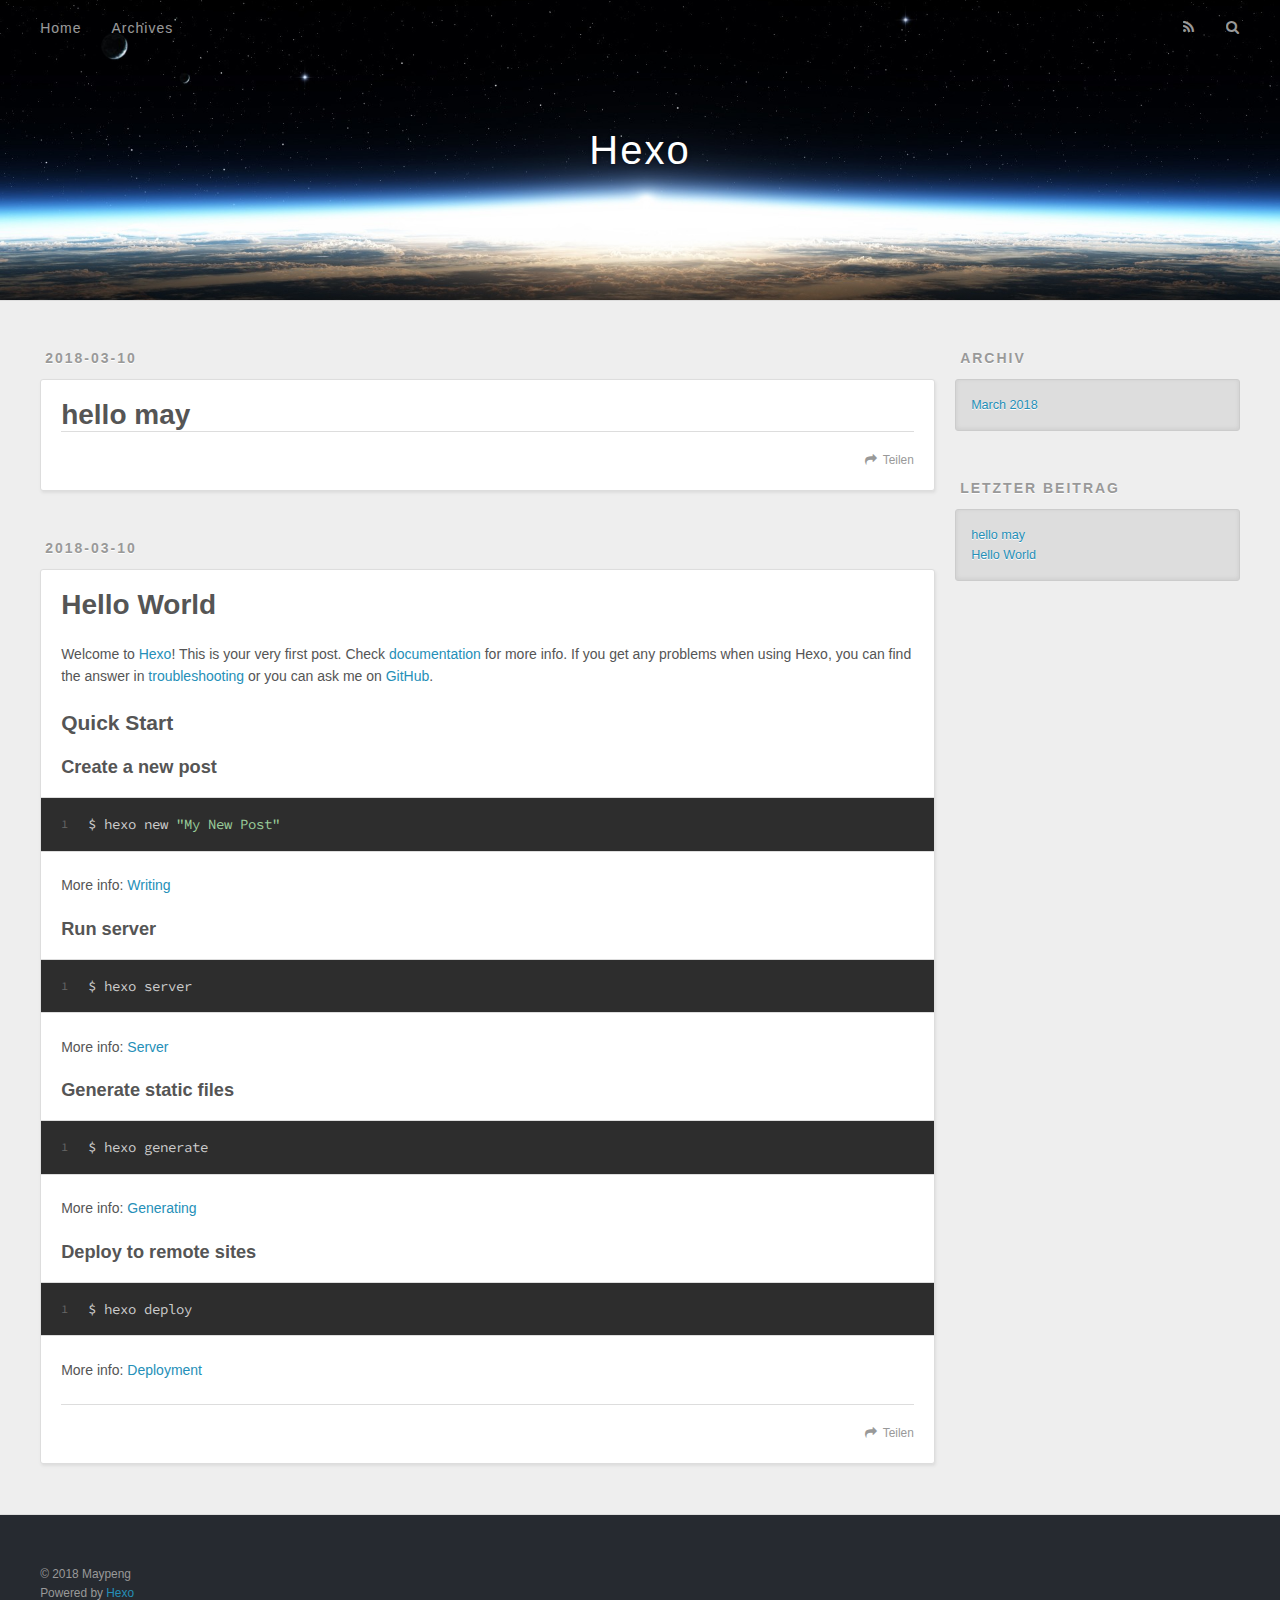
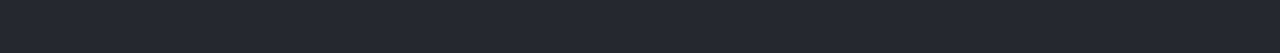
==== index.html @ 852294f4 "Site updated: 2018-03-10 16:11:54" ====
<!DOCTYPE html>
<html>
<head>
  <meta charset="utf-8">
  

  
  <title>Hexo</title>
  <meta name="viewport" content="width=device-width, initial-scale=1, maximum-scale=1">
  <meta property="og:type" content="website">
<meta property="og:title" content="Hexo">
<meta property="og:url" content="http://yoursite.com/index.html">
<meta property="og:site_name" content="Hexo">
<meta name="twitter:card" content="summary">
<meta name="twitter:title" content="Hexo">
  
    <link rel="alternate" href="/atom.xml" title="Hexo" type="application/atom+xml">
  
  
    <link rel="icon" href="/favicon.png">
  
  
    <link href="//fonts.googleapis.com/css?family=Source+Code+Pro" rel="stylesheet" type="text/css">
  
  <link rel="stylesheet" href="/css/style.css">
</head>

<body>
  <div id="container">
    <div id="wrap">
      <header id="header">
  <div id="banner"></div>
  <div id="header-outer" class="outer">
    <div id="header-title" class="inner">
      <h1 id="logo-wrap">
        <a href="/" id="logo">Hexo</a>
      </h1>
      
    </div>
    <div id="header-inner" class="inner">
      <nav id="main-nav">
        <a id="main-nav-toggle" class="nav-icon"></a>
        
          <a class="main-nav-link" href="/">Home</a>
        
          <a class="main-nav-link" href="/archives">Archives</a>
        
      </nav>
      <nav id="sub-nav">
        
          <a id="nav-rss-link" class="nav-icon" href="/atom.xml" title="RSS Feed"></a>
        
        <a id="nav-search-btn" class="nav-icon" title="Suche"></a>
      </nav>
      <div id="search-form-wrap">
        <form action="//google.com/search" method="get" accept-charset="UTF-8" class="search-form"><input type="search" name="q" class="search-form-input" placeholder="Search"><button type="submit" class="search-form-submit">&#xF002;</button><input type="hidden" name="sitesearch" value="http://yoursite.com"></form>
      </div>
    </div>
  </div>
</header>
      <div class="outer">
        <section id="main">
  
    <article id="post-hello-may" class="article article-type-post" itemscope itemprop="blogPost">
  <div class="article-meta">
    <a href="/2018/03/10/hello-may/" class="article-date">
  <time datetime="2018-03-10T08:10:50.000Z" itemprop="datePublished">2018-03-10</time>
</a>
    
  </div>
  <div class="article-inner">
    
    
      <header class="article-header">
        
  
    <h1 itemprop="name">
      <a class="article-title" href="/2018/03/10/hello-may/">hello may</a>
    </h1>
  

      </header>
    
    <div class="article-entry" itemprop="articleBody">
      
        
      
    </div>
    <footer class="article-footer">
      <a data-url="http://yoursite.com/2018/03/10/hello-may/" data-id="cjel3d60k0000yosteqrz1f24" class="article-share-link">Teilen</a>
      
      
    </footer>
  </div>
  
</article>


  
    <article id="post-hello-world" class="article article-type-post" itemscope itemprop="blogPost">
  <div class="article-meta">
    <a href="/2018/03/10/hello-world/" class="article-date">
  <time datetime="2018-03-10T08:01:34.342Z" itemprop="datePublished">2018-03-10</time>
</a>
    
  </div>
  <div class="article-inner">
    
    
      <header class="article-header">
        
  
    <h1 itemprop="name">
      <a class="article-title" href="/2018/03/10/hello-world/">Hello World</a>
    </h1>
  

      </header>
    
    <div class="article-entry" itemprop="articleBody">
      
        <p>Welcome to <a href="https://hexo.io/" target="_blank" rel="noopener">Hexo</a>! This is your very first post. Check <a href="https://hexo.io/docs/" target="_blank" rel="noopener">documentation</a> for more info. If you get any problems when using Hexo, you can find the answer in <a href="https://hexo.io/docs/troubleshooting.html" target="_blank" rel="noopener">troubleshooting</a> or you can ask me on <a href="https://github.com/hexojs/hexo/issues" target="_blank" rel="noopener">GitHub</a>.</p>
<h2 id="Quick-Start"><a href="#Quick-Start" class="headerlink" title="Quick Start"></a>Quick Start</h2><h3 id="Create-a-new-post"><a href="#Create-a-new-post" class="headerlink" title="Create a new post"></a>Create a new post</h3><figure class="highlight bash"><table><tr><td class="gutter"><pre><span class="line">1</span><br></pre></td><td class="code"><pre><span class="line">$ hexo new <span class="string">"My New Post"</span></span><br></pre></td></tr></table></figure>
<p>More info: <a href="https://hexo.io/docs/writing.html" target="_blank" rel="noopener">Writing</a></p>
<h3 id="Run-server"><a href="#Run-server" class="headerlink" title="Run server"></a>Run server</h3><figure class="highlight bash"><table><tr><td class="gutter"><pre><span class="line">1</span><br></pre></td><td class="code"><pre><span class="line">$ hexo server</span><br></pre></td></tr></table></figure>
<p>More info: <a href="https://hexo.io/docs/server.html" target="_blank" rel="noopener">Server</a></p>
<h3 id="Generate-static-files"><a href="#Generate-static-files" class="headerlink" title="Generate static files"></a>Generate static files</h3><figure class="highlight bash"><table><tr><td class="gutter"><pre><span class="line">1</span><br></pre></td><td class="code"><pre><span class="line">$ hexo generate</span><br></pre></td></tr></table></figure>
<p>More info: <a href="https://hexo.io/docs/generating.html" target="_blank" rel="noopener">Generating</a></p>
<h3 id="Deploy-to-remote-sites"><a href="#Deploy-to-remote-sites" class="headerlink" title="Deploy to remote sites"></a>Deploy to remote sites</h3><figure class="highlight bash"><table><tr><td class="gutter"><pre><span class="line">1</span><br></pre></td><td class="code"><pre><span class="line">$ hexo deploy</span><br></pre></td></tr></table></figure>
<p>More info: <a href="https://hexo.io/docs/deployment.html" target="_blank" rel="noopener">Deployment</a></p>

      
    </div>
    <footer class="article-footer">
      <a data-url="http://yoursite.com/2018/03/10/hello-world/" data-id="cjel3d6170001yostox97c0ao" class="article-share-link">Teilen</a>
      
      
    </footer>
  </div>
  
</article>


  


</section>
        
          <aside id="sidebar">
  
    

  
    

  
    
  
    
  <div class="widget-wrap">
    <h3 class="widget-title">Archiv</h3>
    <div class="widget">
      <ul class="archive-list"><li class="archive-list-item"><a class="archive-list-link" href="/archives/2018/03/">March 2018</a></li></ul>
    </div>
  </div>


  
    
  <div class="widget-wrap">
    <h3 class="widget-title">letzter Beitrag</h3>
    <div class="widget">
      <ul>
        
          <li>
            <a href="/2018/03/10/hello-may/">hello may</a>
          </li>
        
          <li>
            <a href="/2018/03/10/hello-world/">Hello World</a>
          </li>
        
      </ul>
    </div>
  </div>

  
</aside>
        
      </div>
      <footer id="footer">
  
  <div class="outer">
    <div id="footer-info" class="inner">
      &copy; 2018 Maypeng<br>
      Powered by <a href="http://hexo.io/" target="_blank">Hexo</a>
    </div>
  </div>
</footer>
    </div>
    <nav id="mobile-nav">
  
    <a href="/" class="mobile-nav-link">Home</a>
  
    <a href="/archives" class="mobile-nav-link">Archives</a>
  
</nav>
    

<script src="//ajax.googleapis.com/ajax/libs/jquery/2.0.3/jquery.min.js"></script>


  <link rel="stylesheet" href="/fancybox/jquery.fancybox.css">
  <script src="/fancybox/jquery.fancybox.pack.js"></script>


<script src="/js/script.js"></script>



  </div>
</body>
</html>
---- css/style.css ----
body {
  width: 100%;
}
body:before,
body:after {
  content: "";
  display: table;
}
body:after {
  clear: both;
}
html,
body,
div,
span,
applet,
object,
iframe,
h1,
h2,
h3,
h4,
h5,
h6,
p,
blockquote,
pre,
a,
abbr,
acronym,
address,
big,
cite,
code,
del,
dfn,
em,
img,
ins,
kbd,
q,
s,
samp,
small,
strike,
strong,
sub,
sup,
tt,
var,
dl,
dt,
dd,
ol,
ul,
li,
fieldset,
form,
label,
legend,
table,
caption,
tbody,
tfoot,
thead,
tr,
th,
td {
  margin: 0;
  padding: 0;
  border: 0;
  outline: 0;
  font-weight: inherit;
  font-style: inherit;
  font-family: inherit;
  font-size: 100%;
  vertical-align: baseline;
}
body {
  line-height: 1;
  color: #000;
  background: #fff;
}
ol,
ul {
  list-style: none;
}
table {
  border-collapse: separate;
  border-spacing: 0;
  vertical-align: middle;
}
caption,
th,
td {
  text-align: left;
  font-weight: normal;
  vertical-align: middle;
}
a img {
  border: none;
}
input,
button {
  margin: 0;
  padding: 0;
}
input::-moz-focus-inner,
button::-moz-focus-inner {
  border: 0;
  padding: 0;
}
@font-face {
  font-family: FontAwesome;
  font-style: normal;
  font-weight: normal;
  src: url("fonts/fontawesome-webfont.eot?v=#4.0.3");
  src: url("fonts/fontawesome-webfont.eot?#iefix&v=#4.0.3") format("embedded-opentype"), url("fonts/fontawesome-webfont.woff?v=#4.0.3") format("woff"), url("fonts/fontawesome-webfont.ttf?v=#4.0.3") format("truetype"), url("fonts/fontawesome-webfont.svg#fontawesomeregular?v=#4.0.3") format("svg");
}
html,
body,
#container {
  height: 100%;
}
body {
  background: #eee;
  font: 14px -apple-system, BlinkMacSystemFont, "Segoe UI", "Roboto", "Oxygen", "Ubuntu", "Cantarell", "Fira Sans", "Droid Sans", "Helvetica Neue", sans-serif;
  -webkit-text-size-adjust: 100%;
}
.outer {
  max-width: 1220px;
  margin: 0 auto;
  padding: 0 20px;
}
.outer:before,
.outer:after {
  content: "";
  display: table;
}
.outer:after {
  clear: both;
}
.inner {
  display: inline;
  float: left;
  width: 98.33333333333333%;
  margin: 0 0.833333333333333%;
}
.left,
.alignleft {
  float: left;
}
.right,
.alignright {
  float: right;
}
.clear {
  clear: both;
}
#container {
  position: relative;
}
.mobile-nav-on {
  overflow: hidden;
}
#wrap {
  height: 100%;
  width: 100%;
  position: absolute;
  top: 0;
  left: 0;
  -webkit-transition: 0.2s ease-out;
  -moz-transition: 0.2s ease-out;
  -ms-transition: 0.2s ease-out;
  transition: 0.2s ease-out;
  z-index: 1;
  background: #eee;
}
.mobile-nav-on #wrap {
  left: 280px;
}
@media screen and (min-width: 768px) {
  #main {
    display: inline;
    float: left;
    width: 73.33333333333333%;
    margin: 0 0.833333333333333%;
  }
}
.article-date,
.article-category-link,
.archive-year,
.widget-title {
  text-decoration: none;
  text-transform: uppercase;
  letter-spacing: 2px;
  color: #999;
  margin-bottom: 1em;
  margin-left: 5px;
  line-height: 1em;
  text-shadow: 0 1px #fff;
  font-weight: bold;
}
.article-inner,
.archive-article-inner {
  background: #fff;
  -webkit-box-shadow: 1px 2px 3px #ddd;
  box-shadow: 1px 2px 3px #ddd;
  border: 1px solid #ddd;
  border-radius: 3px;
}
.article-entry h1,
.widget h1 {
  font-size: 2em;
}
.article-entry h2,
.widget h2 {
  font-size: 1.5em;
}
.article-entry h3,
.widget h3 {
  font-size: 1.3em;
}
.article-entry h4,
.widget h4 {
  font-size: 1.2em;
}
.article-entry h5,
.widget h5 {
  font-size: 1em;
}
.article-entry h6,
.widget h6 {
  font-size: 1em;
  color: #999;
}
.article-entry hr,
.widget hr {
  border: 1px dashed #ddd;
}
.article-entry strong,
.widget strong {
  font-weight: bold;
}
.article-entry em,
.widget em,
.article-entry cite,
.widget cite {
  font-style: italic;
}
.article-entry sup,
.widget sup,
.article-entry sub,
.widget sub {
  font-size: 0.75em;
  line-height: 0;
  position: relative;
  vertical-align: baseline;
}
.article-entry sup,
.widget sup {
  top: -0.5em;
}
.article-entry sub,
.widget sub {
  bottom: -0.2em;
}
.article-entry small,
.widget small {
  font-size: 0.85em;
}
.article-entry acronym,
.widget acronym,
.article-entry abbr,
.widget abbr {
  border-bottom: 1px dotted;
}
.article-entry ul,
.widget ul,
.article-entry ol,
.widget ol,
.article-entry dl,
.widget dl {
  margin: 0 20px;
  line-height: 1.6em;
}
.article-entry ul ul,
.widget ul ul,
.article-entry ol ul,
.widget ol ul,
.article-entry ul ol,
.widget ul ol,
.article-entry ol ol,
.widget ol ol {
  margin-top: 0;
  margin-bottom: 0;
}
.article-entry ul,
.widget ul {
  list-style: disc;
}
.article-entry ol,
.widget ol {
  list-style: decimal;
}
.article-entry dt,
.widget dt {
  font-weight: bold;
}
#header {
  height: 300px;
  position: relative;
  border-bottom: 1px solid #ddd;
}
#header:before,
#header:after {
  content: "";
  position: absolute;
  left: 0;
  right: 0;
  height: 40px;
}
#header:before {
  top: 0;
  background: -webkit-linear-gradient(rgba(0,0,0,0.2), transparent);
  background: -moz-linear-gradient(rgba(0,0,0,0.2), transparent);
  background: -ms-linear-gradient(rgba(0,0,0,0.2), transparent);
  background: linear-gradient(rgba(0,0,0,0.2), transparent);
}
#header:after {
  bottom: 0;
  background: -webkit-linear-gradient(transparent, rgba(0,0,0,0.2));
  background: -moz-linear-gradient(transparent, rgba(0,0,0,0.2));
  background: -ms-linear-gradient(transparent, rgba(0,0,0,0.2));
  background: linear-gradient(transparent, rgba(0,0,0,0.2));
}
#header-outer {
  height: 100%;
  position: relative;
}
#header-inner {
  position: relative;
  overflow: hidden;
}
#banner {
  position: absolute;
  top: 0;
  left: 0;
  width: 100%;
  height: 100%;
  background: url("images/banner.jpg") center #000;
  -webkit-background-size: cover;
  -moz-background-size: cover;
  background-size: cover;
  z-index: -1;
}
#header-title {
  text-align: center;
  height: 40px;
  position: absolute;
  top: 50%;
  left: 0;
  margin-top: -20px;
}
#logo,
#subtitle {
  text-decoration: none;
  color: #fff;
  font-weight: 300;
  text-shadow: 0 1px 4px rgba(0,0,0,0.3);
}
#logo {
  font-size: 40px;
  line-height: 40px;
  letter-spacing: 2px;
}
#subtitle {
  font-size: 16px;
  line-height: 16px;
  letter-spacing: 1px;
}
#subtitle-wrap {
  margin-top: 16px;
}
#main-nav {
  float: left;
  margin-left: -15px;
}
.nav-icon,
.main-nav-link {
  float: left;
  color: #fff;
  opacity: 0.6;
  text-decoration: none;
  text-shadow: 0 1px rgba(0,0,0,0.2);
  -webkit-transition: opacity 0.2s;
  -moz-transition: opacity 0.2s;
  -ms-transition: opacity 0.2s;
  transition: opacity 0.2s;
  display: block;
  padding: 20px 15px;
}
.nav-icon:hover,
.main-nav-link:hover {
  opacity: 1;
}
.nav-icon {
  font-family: FontAwesome;
  text-align: center;
  font-size: 14px;
  width: 14px;
  height: 14px;
  padding: 20px 15px;
  position: relative;
  cursor: pointer;
}
.main-nav-link {
  font-weight: 300;
  letter-spacing: 1px;
}
@media screen and (max-width: 479px) {
  .main-nav-link {
    display: none;
  }
}
#main-nav-toggle {
  display: none;
}
#main-nav-toggle:before {
  content: "\f0c9";
}
@media screen and (max-width: 479px) {
  #main-nav-toggle {
    display: block;
  }
}
#sub-nav {
  float: right;
  margin-right: -15px;
}
#nav-rss-link:before {
  content: "\f09e";
}
#nav-search-btn:before {
  content: "\f002";
}
#search-form-wrap {
  position: absolute;
  top: 15px;
  width: 150px;
  height: 30px;
  right: -150px;
  opacity: 0;
  -webkit-transition: 0.2s ease-out;
  -moz-transition: 0.2s ease-out;
  -ms-transition: 0.2s ease-out;
  transition: 0.2s ease-out;
}
#search-form-wrap.on {
  opacity: 1;
  right: 0;
}
@media screen and (max-width: 479px) {
  #search-form-wrap {
    width: 100%;
    right: -100%;
  }
}
.search-form {
  position: absolute;
  top: 0;
  left: 0;
  right: 0;
  background: #fff;
  padding: 5px 15px;
  border-radius: 15px;
  -webkit-box-shadow: 0 0 10px rgba(0,0,0,0.3);
  box-shadow: 0 0 10px rgba(0,0,0,0.3);
}
.search-form-input {
  border: none;
  background: none;
  color: #555;
  width: 100%;
  font: 13px -apple-system, BlinkMacSystemFont, "Segoe UI", "Roboto", "Oxygen", "Ubuntu", "Cantarell", "Fira Sans", "Droid Sans", "Helvetica Neue", sans-serif;
  outline: none;
}
.search-form-input::-webkit-search-results-decoration,
.search-form-input::-webkit-search-cancel-button {
  -webkit-appearance: none;
}
.search-form-submit {
  position: absolute;
  top: 50%;
  right: 10px;
  margin-top: -7px;
  font: 13px FontAwesome;
  border: none;
  background: none;
  color: #bbb;
  cursor: pointer;
}
.search-form-submit:hover,
.search-form-submit:focus {
  color: #777;
}
.article {
  margin: 50px 0;
}
.article-inner {
  overflow: hidden;
}
.article-meta:before,
.article-meta:after {
  content: "";
  display: table;
}
.article-meta:after {
  clear: both;
}
.article-date {
  float: left;
}
.article-category {
  float: left;
  line-height: 1em;
  color: #ccc;
  text-shadow: 0 1px #fff;
  margin-left: 8px;
}
.article-category:before {
  content: "\2022";
}
.article-category-link {
  margin: 0 12px 1em;
}
.article-header {
  padding: 20px 20px 0;
}
.article-title {
  text-decoration: none;
  font-size: 2em;
  font-weight: bold;
  color: #555;
  line-height: 1.1em;
  -webkit-transition: color 0.2s;
  -moz-transition: color 0.2s;
  -ms-transition: color 0.2s;
  transition: color 0.2s;
}
a.article-title:hover {
  color: #258fb8;
}
.article-entry {
  color: #555;
  padding: 0 20px;
}
.article-entry:before,
.article-entry:after {
  content: "";
  display: table;
}
.article-entry:after {
  clear: both;
}
.article-entry p,
.article-entry table {
  line-height: 1.6em;
  margin: 1.6em 0;
}
.article-entry h1,
.article-entry h2,
.article-entry h3,
.article-entry h4,
.article-entry h5,
.article-entry h6 {
  font-weight: bold;
}
.article-entry h1,
.article-entry h2,
.article-entry h3,
.article-entry h4,
.article-entry h5,
.article-entry h6 {
  line-height: 1.1em;
  margin: 1.1em 0;
}
.article-entry a {
  color: #258fb8;
  text-decoration: none;
}
.article-entry a:hover {
  text-decoration: underline;
}
.article-entry ul,
.article-entry ol,
.article-entry dl {
  margin-top: 1.6em;
  margin-bottom: 1.6em;
}
.article-entry img,
.article-entry video {
  max-width: 100%;
  height: auto;
  display: block;
  margin: auto;
}
.article-entry iframe {
  border: none;
}
.article-entry table {
  width: 100%;
  border-collapse: collapse;
  border-spacing: 0;
}
.article-entry th {
  font-weight: bold;
  border-bottom: 3px solid #ddd;
  padding-bottom: 0.5em;
}
.article-entry td {
  border-bottom: 1px solid #ddd;
  padding: 10px 0;
}
.article-entry blockquote {
  font-family: Georgia, "Times New Roman", serif;
  font-size: 1.4em;
  margin: 1.6em 20px;
  text-align: center;
}
.article-entry blockquote footer {
  font-size: 14px;
  margin: 1.6em 0;
  font-family: -apple-system, BlinkMacSystemFont, "Segoe UI", "Roboto", "Oxygen", "Ubuntu", "Cantarell", "Fira Sans", "Droid Sans", "Helvetica Neue", sans-serif;
}
.article-entry blockquote footer cite:before {
  content: "—";
  padding: 0 0.5em;
}
.article-entry .pullquote {
  text-align: left;
  width: 45%;
  margin: 0;
}
.article-entry .pullquote.left {
  margin-left: 0.5em;
  margin-right: 1em;
}
.article-entry .pullquote.right {
  margin-right: 0.5em;
  margin-left: 1em;
}
.article-entry .caption {
  color: #999;
  display: block;
  font-size: 0.9em;
  margin-top: 0.5em;
  position: relative;
  text-align: center;
}
.article-entry .video-container {
  position: relative;
  padding-top: 56.25%;
  height: 0;
  overflow: hidden;
}
.article-entry .video-container iframe,
.article-entry .video-container object,
.article-entry .video-container embed {
  position: absolute;
  top: 0;
  left: 0;
  width: 100%;
  height: 100%;
  margin-top: 0;
}
.article-more-link a {
  display: inline-block;
  line-height: 1em;
  padding: 6px 15px;
  border-radius: 15px;
  background: #eee;
  color: #999;
  text-shadow: 0 1px #fff;
  text-decoration: none;
}
.article-more-link a:hover {
  background: #258fb8;
  color: #fff;
  text-decoration: none;
  text-shadow: 0 1px #1e7293;
}
.article-footer {
  font-size: 0.85em;
  line-height: 1.6em;
  border-top: 1px solid #ddd;
  padding-top: 1.6em;
  margin: 0 20px 20px;
}
.article-footer:before,
.article-footer:after {
  content: "";
  display: table;
}
.article-footer:after {
  clear: both;
}
.article-footer a {
  color: #999;
  text-decoration: none;
}
.article-footer a:hover {
  color: #555;
}
.article-tag-list-item {
  float: left;
  margin-right: 10px;
}
.article-tag-list-link:before {
  content: "#";
}
.article-comment-link {
  float: right;
}
.article-comment-link:before {
  content: "\f075";
  font-family: FontAwesome;
  padding-right: 8px;
}
.article-share-link {
  cursor: pointer;
  float: right;
  margin-left: 20px;
}
.article-share-link:before {
  content: "\f064";
  font-family: FontAwesome;
  padding-right: 6px;
}
#article-nav {
  position: relative;
}
#article-nav:before,
#article-nav:after {
  content: "";
  display: table;
}
#article-nav:after {
  clear: both;
}
@media screen and (min-width: 768px) {
  #article-nav {
    margin: 50px 0;
  }
  #article-nav:before {
    width: 8px;
    height: 8px;
    position: absolute;
    top: 50%;
    left: 50%;
    margin-top: -4px;
    margin-left: -4px;
    content: "";
    border-radius: 50%;
    background: #ddd;
    -webkit-box-shadow: 0 1px 2px #fff;
    box-shadow: 0 1px 2px #fff;
  }
}
.article-nav-link-wrap {
  text-decoration: none;
  text-shadow: 0 1px #fff;
  color: #999;
  -webkit-box-sizing: border-box;
  -moz-box-sizing: border-box;
  box-sizing: border-box;
  margin-top: 50px;
  text-align: center;
  display: block;
}
.article-nav-link-wrap:hover {
  color: #555;
}
@media screen and (min-width: 768px) {
  .article-nav-link-wrap {
    width: 50%;
    margin-top: 0;
  }
}
@media screen and (min-width: 768px) {
  #article-nav-newer {
    float: left;
    text-align: right;
    padding-right: 20px;
  }
}
@media screen and (min-width: 768px) {
  #article-nav-older {
    float: right;
    text-align: left;
    padding-left: 20px;
  }
}
.article-nav-caption {
  text-transform: uppercase;
  letter-spacing: 2px;
  color: #ddd;
  line-height: 1em;
  font-weight: bold;
}
#article-nav-newer .article-nav-caption {
  margin-right: -2px;
}
.article-nav-title {
  font-size: 0.85em;
  line-height: 1.6em;
  margin-top: 0.5em;
}
.article-share-box {
  position: absolute;
  display: none;
  background: #fff;
  -webkit-box-shadow: 1px 2px 10px rgba(0,0,0,0.2);
  box-shadow: 1px 2px 10px rgba(0,0,0,0.2);
  border-radius: 3px;
  margin-left: -145px;
  overflow: hidden;
  z-index: 1;
}
.article-share-box.on {
  display: block;
}
.article-share-input {
  width: 100%;
  background: none;
  -webkit-box-sizing: border-box;
  -moz-box-sizing: border-box;
  box-sizing: border-box;
  font: 14px -apple-system, BlinkMacSystemFont, "Segoe UI", "Roboto", "Oxygen", "Ubuntu", "Cantarell", "Fira Sans", "Droid Sans", "Helvetica Neue", sans-serif;
  padding: 0 15px;
  color: #555;
  outline: none;
  border: 1px solid #ddd;
  border-radius: 3px 3px 0 0;
  height: 36px;
  line-height: 36px;
}
.article-share-links {
  background: #eee;
}
.article-share-links:before,
.article-share-links:after {
  content: "";
  display: table;
}
.article-share-links:after {
  clear: both;
}
.article-share-twitter,
.article-share-facebook,
.article-share-pinterest,
.article-share-google {
  width: 50px;
  height: 36px;
  display: block;
  float: left;
  position: relative;
  color: #999;
  text-shadow: 0 1px #fff;
}
.article-share-twitter:before,
.article-share-facebook:before,
.article-share-pinterest:before,
.article-share-google:before {
  font-size: 20px;
  font-family: FontAwesome;
  width: 20px;
  height: 20px;
  position: absolute;
  top: 50%;
  left: 50%;
  margin-top: -10px;
  margin-left: -10px;
  text-align: center;
}
.article-share-twitter:hover,
.article-share-facebook:hover,
.article-share-pinterest:hover,
.article-share-google:hover {
  color: #fff;
}
.article-share-twitter:before {
  content: "\f099";
}
.article-share-twitter:hover {
  background: #00aced;
  text-shadow: 0 1px #008abe;
}
.article-share-facebook:before {
  content: "\f09a";
}
.article-share-facebook:hover {
  background: #3b5998;
  text-shadow: 0 1px #2f477a;
}
.article-share-pinterest:before {
  content: "\f0d2";
}
.article-share-pinterest:hover {
  background: #cb2027;
  text-shadow: 0 1px #a21a1f;
}
.article-share-google:before {
  content: "\f0d5";
}
.article-share-google:hover {
  background: #dd4b39;
  text-shadow: 0 1px #be3221;
}
.article-gallery {
  background: #000;
  position: relative;
}
.article-gallery-photos {
  position: relative;
  overflow: hidden;
}
.article-gallery-img {
  display: none;
  max-width: 100%;
}
.article-gallery-img:first-child {
  display: block;
}
.article-gallery-img.loaded {
  position: absolute;
  display: block;
}
.article-gallery-img img {
  display: block;
  max-width: 100%;
  margin: 0 auto;
}
#comments {
  background: #fff;
  -webkit-box-shadow: 1px 2px 3px #ddd;
  box-shadow: 1px 2px 3px #ddd;
  padding: 20px;
  border: 1px solid #ddd;
  border-radius: 3px;
  margin: 50px 0;
}
#comments a {
  color: #258fb8;
}
.archives-wrap {
  margin: 50px 0;
}
.archives:before,
.archives:after {
  content: "";
  display: table;
}
.archives:after {
  clear: both;
}
.archive-year-wrap {
  margin-bottom: 1em;
}
.archives {
  -webkit-column-gap: 10px;
  -moz-column-gap: 10px;
  column-gap: 10px;
}
@media screen and (min-width: 480px) and (max-width: 767px) {
  .archives {
    -webkit-column-count: 2;
    -moz-column-count: 2;
    column-count: 2;
  }
}
@media screen and (min-width: 768px) {
  .archives {
    -webkit-column-count: 3;
    -moz-column-count: 3;
    column-count: 3;
  }
}
.archive-article {
  -webkit-column-break-inside: avoid;
  page-break-inside: avoid;
  overflow: hidden;
  break-inside: avoid-column;
}
.archive-article-inner {
  padding: 10px;
  margin-bottom: 15px;
}
.archive-article-title {
  text-decoration: none;
  font-weight: bold;
  color: #555;
  -webkit-transition: color 0.2s;
  -moz-transition: color 0.2s;
  -ms-transition: color 0.2s;
  transition: color 0.2s;
  line-height: 1.6em;
}
.archive-article-title:hover {
  color: #258fb8;
}
.archive-article-footer {
  margin-top: 1em;
}
.archive-article-date {
  color: #999;
  text-decoration: none;
  font-size: 0.85em;
  line-height: 1em;
  margin-bottom: 0.5em;
  display: block;
}
#page-nav {
  margin: 50px auto;
  background: #fff;
  -webkit-box-shadow: 1px 2px 3px #ddd;
  box-shadow: 1px 2px 3px #ddd;
  border: 1px solid #ddd;
  border-radius: 3px;
  text-align: center;
  color: #999;
  overflow: hidden;
}
#page-nav:before,
#page-nav:after {
  content: "";
  display: table;
}
#page-nav:after {
  clear: both;
}
#page-nav a,
#page-nav span {
  padding: 10px 20px;
  line-height: 1;
  height: 2ex;
}
#page-nav a {
  color: #999;
  text-decoration: none;
}
#page-nav a:hover {
  background: #999;
  color: #fff;
}
#page-nav .prev {
  float: left;
}
#page-nav .next {
  float: right;
}
#page-nav .page-number {
  display: inline-block;
}
@media screen and (max-width: 479px) {
  #page-nav .page-number {
    display: none;
  }
}
#page-nav .current {
  color: #555;
  font-weight: bold;
}
#page-nav .space {
  color: #ddd;
}
#footer {
  background: #262a30;
  padding: 50px 0;
  border-top: 1px solid #ddd;
  color: #999;
}
#footer a {
  color: #258fb8;
  text-decoration: none;
}
#footer a:hover {
  text-decoration: underline;
}
#footer-info {
  line-height: 1.6em;
  font-size: 0.85em;
}
.article-entry pre,
.article-entry .highlight {
  background: #2d2d2d;
  margin: 0 -20px;
  padding: 15px 20px;
  border-style: solid;
  border-color: #ddd;
  border-width: 1px 0;
  overflow: auto;
  color: #ccc;
  line-height: 22.400000000000002px;
}
.article-entry .highlight .gutter pre,
.article-entry .gist .gist-file .gist-data .line-numbers {
  color: #666;
  font-size: 0.85em;
}
.article-entry pre,
.article-entry code {
  font-family: "Source Code Pro", Consolas, Monaco, Menlo, Consolas, monospace;
}
.article-entry code {
  background: #eee;
  text-shadow: 0 1px #fff;
  padding: 0 0.3em;
}
.article-entry pre code {
  background: none;
  text-shadow: none;
  padding: 0;
}
.article-entry .highlight pre {
  border: none;
  margin: 0;
  padding: 0;
}
.article-entry .highlight table {
  margin: 0;
  width: auto;
}
.article-entry .highlight td {
  border: none;
  padding: 0;
}
.article-entry .highlight figcaption {
  font-size: 0.85em;
  color: #999;
  line-height: 1em;
  margin-bottom: 1em;
}
.article-entry .highlight figcaption:before,
.article-entry .highlight figcaption:after {
  content: "";
  display: table;
}
.article-entry .highlight figcaption:after {
  clear: both;
}
.article-entry .highlight figcaption a {
  float: right;
}
.article-entry .highlight .gutter pre {
  text-align: right;
  padding-right: 20px;
}
.article-entry .highlight .line {
  height: 22.400000000000002px;
}
.article-entry .highlight .line.marked {
  background: #515151;
}
.article-entry .gist {
  margin: 0 -20px;
  border-style: solid;
  border-color: #ddd;
  border-width: 1px 0;
  background: #2d2d2d;
  padding: 15px 20px 15px 0;
}
.article-entry .gist .gist-file {
  border: none;
  font-family: "Source Code Pro", Consolas, Monaco, Menlo, Consolas, monospace;
  margin: 0;
}
.article-entry .gist .gist-file .gist-data {
  background: none;
  border: none;
}
.article-entry .gist .gist-file .gist-data .line-numbers {
  background: none;
  border: none;
  padding: 0 20px 0 0;
}
.article-entry .gist .gist-file .gist-data .line-data {
  padding: 0 !important;
}
.article-entry .gist .gist-file .highlight {
  margin: 0;
  padding: 0;
  border: none;
}
.article-entry .gist .gist-file .gist-meta {
  background: #2d2d2d;
  color: #999;
  font: 0.85em -apple-system, BlinkMacSystemFont, "Segoe UI", "Roboto", "Oxygen", "Ubuntu", "Cantarell", "Fira Sans", "Droid Sans", "Helvetica Neue", sans-serif;
  text-shadow: 0 0;
  padding: 0;
  margin-top: 1em;
  margin-left: 20px;
}
.article-entry .gist .gist-file .gist-meta a {
  color: #258fb8;
  font-weight: normal;
}
.article-entry .gist .gist-file .gist-meta a:hover {
  text-decoration: underline;
}
pre .comment,
pre .title {
  color: #999;
}
pre .variable,
pre .attribute,
pre .tag,
pre .regexp,
pre .ruby .constant,
pre .xml .tag .title,
pre .xml .pi,
pre .xml .doctype,
pre .html .doctype,
pre .css .id,
pre .css .class,
pre .css .pseudo {
  color: #f2777a;
}
pre .number,
pre .preprocessor,
pre .built_in,
pre .literal,
pre .params,
pre .constant {
  color: #f99157;
}
pre .class,
pre .ruby .class .title,
pre .css .rules .attribute {
  color: #9c9;
}
pre .string,
pre .value,
pre .inheritance,
pre .header,
pre .ruby .symbol,
pre .xml .cdata {
  color: #9c9;
}
pre .css .hexcolor {
  color: #6cc;
}
pre .function,
pre .python .decorator,
pre .python .title,
pre .ruby .function .title,
pre .ruby .title .keyword,
pre .perl .sub,
pre .javascript .title,
pre .coffeescript .title {
  color: #69c;
}
pre .keyword,
pre .javascript .function {
  color: #c9c;
}
@media screen and (max-width: 479px) {
  #mobile-nav {
    position: absolute;
    top: 0;
    left: 0;
    width: 280px;
    height: 100%;
    background: #191919;
    border-right: 1px solid #fff;
  }
}
@media screen and (max-width: 479px) {
  .mobile-nav-link {
    display: block;
    color: #999;
    text-decoration: none;
    padding: 15px 20px;
    font-weight: bold;
  }
  .mobile-nav-link:hover {
    color: #fff;
  }
}
@media screen and (min-width: 768px) {
  #sidebar {
    display: inline;
    float: left;
    width: 23.333333333333332%;
    margin: 0 0.833333333333333%;
  }
}
.widget-wrap {
  margin: 50px 0;
}
.widget {
  color: #777;
  text-shadow: 0 1px #fff;
  background: #ddd;
  -webkit-box-shadow: 0 -1px 4px #ccc inset;
  box-shadow: 0 -1px 4px #ccc inset;
  border: 1px solid #ccc;
  padding: 15px;
  border-radius: 3px;
}
.widget a {
  color: #258fb8;
  text-decoration: none;
}
.widget a:hover {
  text-decoration: underline;
}
.widget ul ul,
.widget ol ul,
.widget dl ul,
.widget ul ol,
.widget ol ol,
.widget dl ol,
.widget ul dl,
.widget ol dl,
.widget dl dl {
  margin-left: 15px;
  list-style: disc;
}
.widget {
  line-height: 1.6em;
  word-wrap: break-word;
  font-size: 0.9em;
}
.widget ul,
.widget ol {
  list-style: none;
  margin: 0;
}
.widget ul ul,
.widget ol ul,
.widget ul ol,
.widget ol ol {
  margin: 0 20px;
}
.widget ul ul,
.widget ol ul {
  list-style: disc;
}
.widget ul ol,
.widget ol ol {
  list-style: decimal;
}
.category-list-count,
.tag-list-count,
.archive-list-count {
  padding-left: 5px;
  color: #999;
  font-size: 0.85em;
}
.category-list-count:before,
.tag-list-count:before,
.archive-list-count:before {
  content: "(";
}
.category-list-count:after,
.tag-list-count:after,
.archive-list-count:after {
  content: ")";
}
.tagcloud a {
  margin-right: 5px;
  display: inline-block;
}
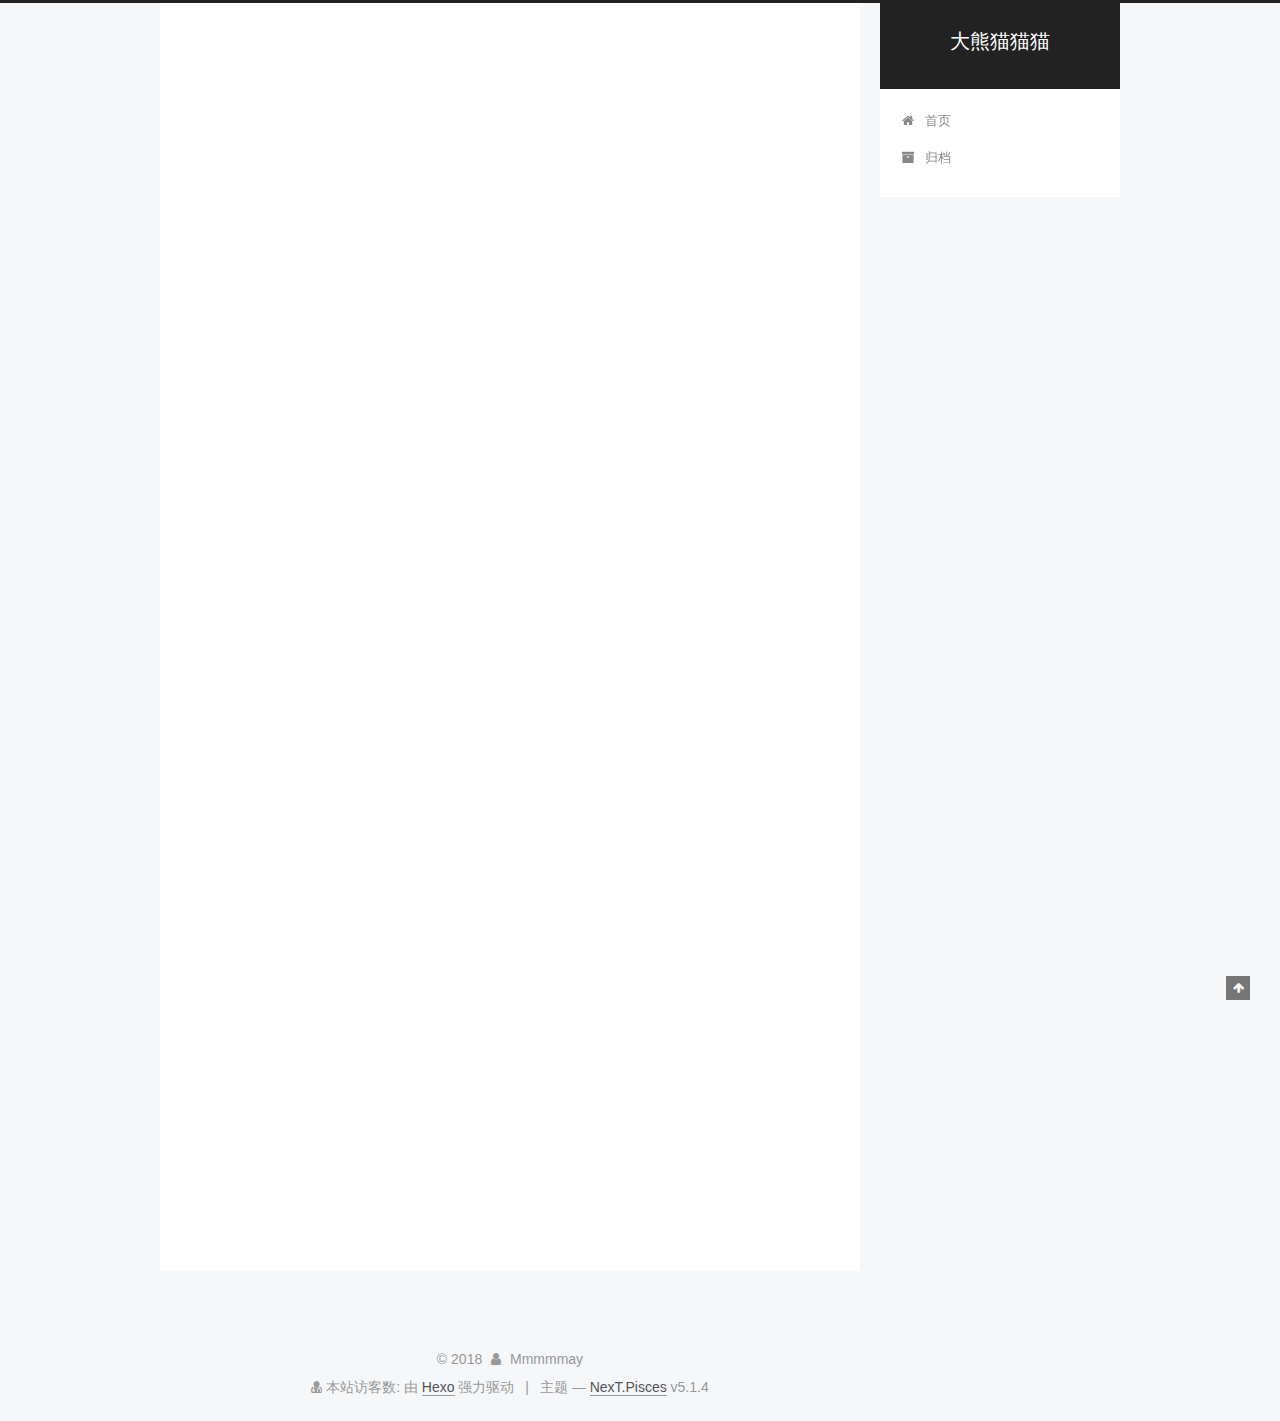
==== commit 07e9581d: "Site updated: 2018-03-10 17:50:45" ====
--- a/index.html
+++ b/index.html
@@ -1,125 +1,425 @@
 <!DOCTYPE html>
-<html>
+
+
+
+  
+
+
+<html class="theme-next pisces use-motion" lang="zh-Hans">
 <head>
-  <meta charset="utf-8">
-  
-
-  
-  <title>Hexo</title>
-  <meta name="viewport" content="width=device-width, initial-scale=1, maximum-scale=1">
-  <meta property="og:type" content="website">
-<meta property="og:title" content="Hexo">
+  <meta charset="UTF-8"/>
+<meta http-equiv="X-UA-Compatible" content="IE=edge" />
+<meta name="viewport" content="width=device-width, initial-scale=1, maximum-scale=1"/>
+<meta name="theme-color" content="#222">
+
+
+
+
+
+
+
+
+
+<meta http-equiv="Cache-Control" content="no-transform" />
+<meta http-equiv="Cache-Control" content="no-siteapp" />
+
+
+
+
+
+
+
+
+
+
+
+
+
+
+
+
+  
+  
+  <link href="/lib/fancybox/source/jquery.fancybox.css?v=2.1.5" rel="stylesheet" type="text/css" />
+
+
+
+
+
+
+
+<link href="/lib/font-awesome/css/font-awesome.min.css?v=4.6.2" rel="stylesheet" type="text/css" />
+
+<link href="/css/main.css?v=5.1.4" rel="stylesheet" type="text/css" />
+
+
+  <link rel="apple-touch-icon" sizes="180x180" href="/images/apple-touch-icon-next.png?v=5.1.4">
+
+
+  <link rel="icon" type="image/png" sizes="32x32" href="/images/favicon-32x32-next.png?v=5.1.4">
+
+
+  <link rel="icon" type="image/png" sizes="16x16" href="/images/favicon-16x16-next.png?v=5.1.4">
+
+
+  <link rel="mask-icon" href="/images/logo.svg?v=5.1.4" color="#222">
+
+
+
+
+
+  <meta name="keywords" content="Hexo, NexT" />
+
+
+
+
+
+
+
+
+
+
+<meta property="og:type" content="website">
+<meta property="og:title" content="大熊猫猫猫">
 <meta property="og:url" content="http://yoursite.com/index.html">
-<meta property="og:site_name" content="Hexo">
+<meta property="og:site_name" content="大熊猫猫猫">
+<meta property="og:locale" content="zh-Hans">
 <meta name="twitter:card" content="summary">
-<meta name="twitter:title" content="Hexo">
-  
-    <link rel="alternate" href="/atom.xml" title="Hexo" type="application/atom+xml">
-  
-  
-    <link rel="icon" href="/favicon.png">
-  
-  
-    <link href="//fonts.googleapis.com/css?family=Source+Code+Pro" rel="stylesheet" type="text/css">
-  
-  <link rel="stylesheet" href="/css/style.css">
+<meta name="twitter:title" content="大熊猫猫猫">
+
+
+
+<script type="text/javascript" id="hexo.configurations">
+  var NexT = window.NexT || {};
+  var CONFIG = {
+    root: '/',
+    scheme: 'Pisces',
+    version: '5.1.4',
+    sidebar: {"position":"right","display":"post","offset":12,"b2t":false,"scrollpercent":false,"onmobile":false},
+    fancybox: true,
+    tabs: true,
+    motion: {"enable":true,"async":false,"transition":{"post_block":"fadeIn","post_header":"slideDownIn","post_body":"slideDownIn","coll_header":"slideLeftIn","sidebar":"slideUpIn"}},
+    duoshuo: {
+      userId: '0',
+      author: '博主'
+    },
+    algolia: {
+      applicationID: '',
+      apiKey: '',
+      indexName: '',
+      hits: {"per_page":10},
+      labels: {"input_placeholder":"Search for Posts","hits_empty":"We didn't find any results for the search: ${query}","hits_stats":"${hits} results found in ${time} ms"}
+    }
+  };
+</script>
+
+
+
+  <link rel="canonical" href="http://yoursite.com/"/>
+
+
+
+
+
+  <title>大熊猫猫猫</title>
+  
+
+
+
+
+
+
+
+
 </head>
 
-<body>
-  <div id="container">
-    <div id="wrap">
-      <header id="header">
-  <div id="banner"></div>
-  <div id="header-outer" class="outer">
-    <div id="header-title" class="inner">
-      <h1 id="logo-wrap">
-        <a href="/" id="logo">Hexo</a>
-      </h1>
-      
+<body itemscope itemtype="http://schema.org/WebPage" lang="zh-Hans">
+
+  
+  
+    
+  
+
+  <div class="container sidebar-position-right 
+  page-home">
+    <div class="headband"></div>
+
+    <header id="header" class="header" itemscope itemtype="http://schema.org/WPHeader">
+      <div class="header-inner"><div class="site-brand-wrapper">
+  <div class="site-meta ">
+    
+
+    <div class="custom-logo-site-title">
+      <a href="/"  class="brand" rel="start">
+        <span class="logo-line-before"><i></i></span>
+        <span class="site-title">大熊猫猫猫</span>
+        <span class="logo-line-after"><i></i></span>
+      </a>
     </div>
-    <div id="header-inner" class="inner">
-      <nav id="main-nav">
-        <a id="main-nav-toggle" class="nav-icon"></a>
-        
-          <a class="main-nav-link" href="/">Home</a>
-        
-          <a class="main-nav-link" href="/archives">Archives</a>
-        
-      </nav>
-      <nav id="sub-nav">
-        
-          <a id="nav-rss-link" class="nav-icon" href="/atom.xml" title="RSS Feed"></a>
-        
-        <a id="nav-search-btn" class="nav-icon" title="Suche"></a>
-      </nav>
-      <div id="search-form-wrap">
-        <form action="//google.com/search" method="get" accept-charset="UTF-8" class="search-form"><input type="search" name="q" class="search-form-input" placeholder="Search"><button type="submit" class="search-form-submit">&#xF002;</button><input type="hidden" name="sitesearch" value="http://yoursite.com"></form>
-      </div>
+      
+        <p class="site-subtitle"></p>
+      
+  </div>
+
+  <div class="site-nav-toggle">
+    <button>
+      <span class="btn-bar"></span>
+      <span class="btn-bar"></span>
+      <span class="btn-bar"></span>
+    </button>
+  </div>
+</div>
+
+<nav class="site-nav">
+  
+
+  
+    <ul id="menu" class="menu">
+      
+        
+        <li class="menu-item menu-item-home">
+          <a href="/" rel="section">
+            
+              <i class="menu-item-icon fa fa-fw fa-home"></i> <br />
+            
+            首页
+          </a>
+        </li>
+      
+        
+        <li class="menu-item menu-item-archives">
+          <a href="/archives/" rel="section">
+            
+              <i class="menu-item-icon fa fa-fw fa-archive"></i> <br />
+            
+            归档
+          </a>
+        </li>
+      
+
+      
+    </ul>
+  
+
+  
+</nav>
+
+
+
+ </div>
+    </header>
+
+    <main id="main" class="main">
+      <div class="main-inner">
+        <div class="content-wrap">
+          <div id="content" class="content">
+            
+  <section id="posts" class="posts-expand">
+    
+      
+
+  
+
+  
+  
+  
+
+  <article class="post post-type-normal" itemscope itemtype="http://schema.org/Article">
+  
+  
+  
+  <div class="post-block">
+    <link itemprop="mainEntityOfPage" href="http://yoursite.com/2018/03/10/hello-may/">
+
+    <span hidden itemprop="author" itemscope itemtype="http://schema.org/Person">
+      <meta itemprop="name" content="Mmmmmay">
+      <meta itemprop="description" content="">
+      <meta itemprop="image" content="/images/blog.jpg">
+    </span>
+
+    <span hidden itemprop="publisher" itemscope itemtype="http://schema.org/Organization">
+      <meta itemprop="name" content="大熊猫猫猫">
+    </span>
+
+    
+      <header class="post-header">
+
+        
+        
+          <h1 class="post-title" itemprop="name headline">
+                
+                <a class="post-title-link" href="/2018/03/10/hello-may/" itemprop="url">hello may</a></h1>
+        
+
+        <div class="post-meta">
+          <span class="post-time">
+            
+              <span class="post-meta-item-icon">
+                <i class="fa fa-calendar-o"></i>
+              </span>
+              
+                <span class="post-meta-item-text">发表于</span>
+              
+              <time title="创建于" itemprop="dateCreated datePublished" datetime="2018-03-10T16:10:50+08:00">
+                2018-03-10
+              </time>
+            
+
+            
+
+            
+          </span>
+
+          
+
+          
+            
+          
+
+          
+          
+
+          
+
+          
+
+          
+
+        </div>
+      </header>
+    
+
+    
+    
+    
+    <div class="post-body" itemprop="articleBody">
+
+      
+      
+
+      
+        
+          
+            
+          
+        
+      
     </div>
-  </div>
-</header>
-      <div class="outer">
-        <section id="main">
-  
-    <article id="post-hello-may" class="article article-type-post" itemscope itemprop="blogPost">
-  <div class="article-meta">
-    <a href="/2018/03/10/hello-may/" class="article-date">
-  <time datetime="2018-03-10T08:10:50.000Z" itemprop="datePublished">2018-03-10</time>
-</a>
-    
-  </div>
-  <div class="article-inner">
-    
-    
-      <header class="article-header">
-        
-  
-    <h1 itemprop="name">
-      <a class="article-title" href="/2018/03/10/hello-may/">hello may</a>
-    </h1>
-  
-
-      </header>
-    
-    <div class="article-entry" itemprop="articleBody">
-      
-        
-      
-    </div>
-    <footer class="article-footer">
-      <a data-url="http://yoursite.com/2018/03/10/hello-may/" data-id="cjel3d60k0000yosteqrz1f24" class="article-share-link">Teilen</a>
-      
+    
+    
+    
+
+    
+
+    
+
+    
+
+    <footer class="post-footer">
+      
+
+      
+
+      
+
+      
+      
+        <div class="post-eof"></div>
       
     </footer>
   </div>
   
-</article>
-
-
-  
-    <article id="post-hello-world" class="article article-type-post" itemscope itemprop="blogPost">
-  <div class="article-meta">
-    <a href="/2018/03/10/hello-world/" class="article-date">
-  <time datetime="2018-03-10T08:01:34.342Z" itemprop="datePublished">2018-03-10</time>
-</a>
-    
-  </div>
-  <div class="article-inner">
-    
-    
-      <header class="article-header">
-        
-  
-    <h1 itemprop="name">
-      <a class="article-title" href="/2018/03/10/hello-world/">Hello World</a>
-    </h1>
-  
-
+  
+  
+  </article>
+
+
+    
+      
+
+  
+
+  
+  
+  
+
+  <article class="post post-type-normal" itemscope itemtype="http://schema.org/Article">
+  
+  
+  
+  <div class="post-block">
+    <link itemprop="mainEntityOfPage" href="http://yoursite.com/2018/03/10/hello-world/">
+
+    <span hidden itemprop="author" itemscope itemtype="http://schema.org/Person">
+      <meta itemprop="name" content="Mmmmmay">
+      <meta itemprop="description" content="">
+      <meta itemprop="image" content="/images/blog.jpg">
+    </span>
+
+    <span hidden itemprop="publisher" itemscope itemtype="http://schema.org/Organization">
+      <meta itemprop="name" content="大熊猫猫猫">
+    </span>
+
+    
+      <header class="post-header">
+
+        
+        
+          <h1 class="post-title" itemprop="name headline">
+                
+                <a class="post-title-link" href="/2018/03/10/hello-world/" itemprop="url">Hello World</a></h1>
+        
+
+        <div class="post-meta">
+          <span class="post-time">
+            
+              <span class="post-meta-item-icon">
+                <i class="fa fa-calendar-o"></i>
+              </span>
+              
+                <span class="post-meta-item-text">发表于</span>
+              
+              <time title="创建于" itemprop="dateCreated datePublished" datetime="2018-03-10T16:01:34+08:00">
+                2018-03-10
+              </time>
+            
+
+            
+
+            
+          </span>
+
+          
+
+          
+            
+          
+
+          
+          
+
+          
+
+          
+
+          
+
+        </div>
       </header>
     
-    <div class="article-entry" itemprop="articleBody">
-      
-        <p>Welcome to <a href="https://hexo.io/" target="_blank" rel="noopener">Hexo</a>! This is your very first post. Check <a href="https://hexo.io/docs/" target="_blank" rel="noopener">documentation</a> for more info. If you get any problems when using Hexo, you can find the answer in <a href="https://hexo.io/docs/troubleshooting.html" target="_blank" rel="noopener">troubleshooting</a> or you can ask me on <a href="https://github.com/hexojs/hexo/issues" target="_blank" rel="noopener">GitHub</a>.</p>
+
+    
+    
+    
+    <div class="post-body" itemprop="articleBody">
+
+      
+      
+
+      
+        
+          
+            <p>Welcome to <a href="https://hexo.io/" target="_blank" rel="noopener">Hexo</a>! This is your very first post. Check <a href="https://hexo.io/docs/" target="_blank" rel="noopener">documentation</a> for more info. If you get any problems when using Hexo, you can find the answer in <a href="https://hexo.io/docs/troubleshooting.html" target="_blank" rel="noopener">troubleshooting</a> or you can ask me on <a href="https://github.com/hexojs/hexo/issues" target="_blank" rel="noopener">GitHub</a>.</p>
 <h2 id="Quick-Start"><a href="#Quick-Start" class="headerlink" title="Quick Start"></a>Quick Start</h2><h3 id="Create-a-new-post"><a href="#Create-a-new-post" class="headerlink" title="Create a new post"></a>Create a new post</h3><figure class="highlight bash"><table><tr><td class="gutter"><pre><span class="line">1</span><br></pre></td><td class="code"><pre><span class="line">$ hexo new <span class="string">"My New Post"</span></span><br></pre></td></tr></table></figure>
 <p>More info: <a href="https://hexo.io/docs/writing.html" target="_blank" rel="noopener">Writing</a></p>
 <h3 id="Run-server"><a href="#Run-server" class="headerlink" title="Run server"></a>Run server</h3><figure class="highlight bash"><table><tr><td class="gutter"><pre><span class="line">1</span><br></pre></td><td class="code"><pre><span class="line">$ hexo server</span><br></pre></td></tr></table></figure>
@@ -129,95 +429,323 @@
 <h3 id="Deploy-to-remote-sites"><a href="#Deploy-to-remote-sites" class="headerlink" title="Deploy to remote sites"></a>Deploy to remote sites</h3><figure class="highlight bash"><table><tr><td class="gutter"><pre><span class="line">1</span><br></pre></td><td class="code"><pre><span class="line">$ hexo deploy</span><br></pre></td></tr></table></figure>
 <p>More info: <a href="https://hexo.io/docs/deployment.html" target="_blank" rel="noopener">Deployment</a></p>
 
+          
+        
       
     </div>
-    <footer class="article-footer">
-      <a data-url="http://yoursite.com/2018/03/10/hello-world/" data-id="cjel3d6170001yostox97c0ao" class="article-share-link">Teilen</a>
-      
+    
+    
+    
+
+    
+
+    
+
+    
+
+    <footer class="post-footer">
+      
+
+      
+
+      
+
+      
+      
+        <div class="post-eof"></div>
       
     </footer>
   </div>
   
-</article>
-
-
-  
-
-
-</section>
-        
-          <aside id="sidebar">
-  
-    
-
-  
-    
-
-  
-    
-  
-    
-  <div class="widget-wrap">
-    <h3 class="widget-title">Archiv</h3>
-    <div class="widget">
-      <ul class="archive-list"><li class="archive-list-item"><a class="archive-list-link" href="/archives/2018/03/">March 2018</a></li></ul>
+  
+  
+  </article>
+
+
+    
+  </section>
+
+  
+
+
+          </div>
+          
+
+
+          
+
+        </div>
+        
+          
+  
+  <div class="sidebar-toggle">
+    <div class="sidebar-toggle-line-wrap">
+      <span class="sidebar-toggle-line sidebar-toggle-line-first"></span>
+      <span class="sidebar-toggle-line sidebar-toggle-line-middle"></span>
+      <span class="sidebar-toggle-line sidebar-toggle-line-last"></span>
     </div>
   </div>
 
-
-  
-    
-  <div class="widget-wrap">
-    <h3 class="widget-title">letzter Beitrag</h3>
-    <div class="widget">
-      <ul>
-        
-          <li>
-            <a href="/2018/03/10/hello-may/">hello may</a>
-          </li>
-        
-          <li>
-            <a href="/2018/03/10/hello-world/">Hello World</a>
-          </li>
-        
-      </ul>
+  <aside id="sidebar" class="sidebar">
+    
+    <div class="sidebar-inner">
+
+      
+
+      
+
+      <section class="site-overview-wrap sidebar-panel sidebar-panel-active">
+        <div class="site-overview">
+          <div class="site-author motion-element" itemprop="author" itemscope itemtype="http://schema.org/Person">
+            
+              <img class="site-author-image" itemprop="image"
+                src="/images/blog.jpg"
+                alt="Mmmmmay" />
+            
+              <p class="site-author-name" itemprop="name">Mmmmmay</p>
+              <p class="site-description motion-element" itemprop="description"></p>
+          </div>
+
+          <nav class="site-state motion-element">
+
+            
+              <div class="site-state-item site-state-posts">
+              
+                <a href="/archives/">
+              
+                  <span class="site-state-item-count">2</span>
+                  <span class="site-state-item-name">日志</span>
+                </a>
+              </div>
+            
+
+            
+
+            
+
+          </nav>
+
+          
+
+          
+
+          
+          
+
+          
+          
+
+          
+
+        </div>
+      </section>
+
+      
+
+      
+
     </div>
+  </aside>
+
+
+        
+      </div>
+    </main>
+
+    <footer id="footer" class="footer">
+      <div class="footer-inner">
+        <script async src="https://dn-lbstatics.qbox.me/busuanzi/2.3/busuanzi.pure.mini.js"></script>
+<div class="copyright">&copy; <span itemprop="copyrightYear">2018</span>
+  <span class="with-love">
+    <i class="fa fa-user"></i>
+  </span>
+  <span class="author" itemprop="copyrightHolder">Mmmmmay</span>
+
+  
+</div>
+<div class="powered-by">
+<i class="fa fa-user-md"></i><span id="busuanzi_container_site_uv">
+  本站访客数:<span id="busuanzi_value_site_uv"></span>
+</span>
+</div>
+
+  <div class="powered-by">由 <a class="theme-link" target="_blank" href="https://hexo.io">Hexo</a> 强力驱动</div>
+
+
+
+  <span class="post-meta-divider">|</span>
+
+
+
+  <div class="theme-info">主题 &mdash; <a class="theme-link" target="_blank" href="https://github.com/iissnan/hexo-theme-next">NexT.Pisces</a> v5.1.4</div>
+
+
+
+
+        
+
+
+
+
+
+
+
+        
+      </div>
+    </footer>
+
+    
+      <div class="back-to-top">
+        <i class="fa fa-arrow-up"></i>
+        
+      </div>
+    
+
+    
+
   </div>
 
   
-</aside>
-        
-      </div>
-      <footer id="footer">
-  
-  <div class="outer">
-    <div id="footer-info" class="inner">
-      &copy; 2018 Maypeng<br>
-      Powered by <a href="http://hexo.io/" target="_blank">Hexo</a>
-    </div>
-  </div>
-</footer>
-    </div>
-    <nav id="mobile-nav">
-  
-    <a href="/" class="mobile-nav-link">Home</a>
-  
-    <a href="/archives" class="mobile-nav-link">Archives</a>
-  
-</nav>
-    
-
-<script src="//ajax.googleapis.com/ajax/libs/jquery/2.0.3/jquery.min.js"></script>
-
-
-  <link rel="stylesheet" href="/fancybox/jquery.fancybox.css">
-  <script src="/fancybox/jquery.fancybox.pack.js"></script>
-
-
-<script src="/js/script.js"></script>
-
-
-
-  </div>
+
+<script type="text/javascript">
+  if (Object.prototype.toString.call(window.Promise) !== '[object Function]') {
+    window.Promise = null;
+  }
+</script>
+
+
+
+
+
+
+
+
+
+  
+
+
+
+
+
+
+
+
+
+
+
+
+  
+  
+    <script type="text/javascript" src="/lib/jquery/index.js?v=2.1.3"></script>
+  
+
+  
+  
+    <script type="text/javascript" src="/lib/fastclick/lib/fastclick.min.js?v=1.0.6"></script>
+  
+
+  
+  
+    <script type="text/javascript" src="/lib/jquery_lazyload/jquery.lazyload.js?v=1.9.7"></script>
+  
+
+  
+  
+    <script type="text/javascript" src="/lib/velocity/velocity.min.js?v=1.2.1"></script>
+  
+
+  
+  
+    <script type="text/javascript" src="/lib/velocity/velocity.ui.min.js?v=1.2.1"></script>
+  
+
+  
+  
+    <script type="text/javascript" src="/lib/fancybox/source/jquery.fancybox.pack.js?v=2.1.5"></script>
+  
+
+
+  
+
+
+  <script type="text/javascript" src="/js/src/utils.js?v=5.1.4"></script>
+
+  <script type="text/javascript" src="/js/src/motion.js?v=5.1.4"></script>
+
+
+
+  
+  
+
+
+  <script type="text/javascript" src="/js/src/affix.js?v=5.1.4"></script>
+
+  <script type="text/javascript" src="/js/src/schemes/pisces.js?v=5.1.4"></script>
+
+
+
+  
+
+  
+
+
+  <script type="text/javascript" src="/js/src/bootstrap.js?v=5.1.4"></script>
+
+
+
+  
+
+
+  
+
+
+
+
+	
+
+
+
+
+
+  
+
+
+
+
+
+  
+
+
+
+
+
+
+
+
+
+
+
+
+  
+
+
+
+
+
+  
+
+  
+
+  
+
+  
+  
+
+  
+
+  
+
+  
+
 </body>
-</html>+</html>
--- a/css/main.css
+++ b/css/main.css
@@ -0,0 +1,3105 @@
+/* normalize.css v3.0.2 | MIT License | git.io/normalize */
+html {
+  font-family: sans-serif; /* 1 */
+  -ms-text-size-adjust: 100%; /* 2 */
+  -webkit-text-size-adjust: 100%; /* 2 */
+}
+body {
+  margin: 0;
+}
+article,
+aside,
+details,
+figcaption,
+figure,
+footer,
+header,
+hgroup,
+main,
+menu,
+nav,
+section,
+summary {
+  display: block;
+}
+audio,
+canvas,
+progress,
+video {
+  display: inline-block; /* 1 */
+  vertical-align: baseline; /* 2 */
+}
+audio:not([controls]) {
+  display: none;
+  height: 0;
+}
+[hidden],
+template {
+  display: none;
+}
+a {
+  background-color: transparent;
+}
+a:active,
+a:hover {
+  outline: 0;
+}
+abbr[title] {
+  border-bottom: 1px dotted;
+}
+b,
+strong {
+  font-weight: bold;
+}
+dfn {
+  font-style: italic;
+}
+h1 {
+  font-size: 2em;
+  margin: 0.67em 0;
+}
+mark {
+  background: #ff0;
+  color: #000;
+}
+small {
+  font-size: 80%;
+}
+sub,
+sup {
+  font-size: 75%;
+  line-height: 0;
+  position: relative;
+  vertical-align: baseline;
+}
+sup {
+  top: -0.5em;
+}
+sub {
+  bottom: -0.25em;
+}
+img {
+  border: 0;
+}
+svg:not(:root) {
+  overflow: hidden;
+}
+figure {
+  margin: 1em 40px;
+}
+hr {
+  -moz-box-sizing: content-box;
+  box-sizing: content-box;
+  height: 0;
+}
+pre {
+  overflow: auto;
+}
+code,
+kbd,
+pre,
+samp {
+  font-family: monospace, monospace;
+  font-size: 1em;
+}
+button,
+input,
+optgroup,
+select,
+textarea {
+  color: inherit; /* 1 */
+  font: inherit; /* 2 */
+  margin: 0; /* 3 */
+}
+button {
+  overflow: visible;
+}
+button,
+select {
+  text-transform: none;
+}
+button,
+html input[type="button"],
+input[type="reset"],
+input[type="submit"] {
+  -webkit-appearance: button; /* 2 */
+  cursor: pointer; /* 3 */
+}
+button[disabled],
+html input[disabled] {
+  cursor: default;
+}
+button::-moz-focus-inner,
+input::-moz-focus-inner {
+  border: 0;
+  padding: 0;
+}
+input {
+  line-height: normal;
+}
+input[type="checkbox"],
+input[type="radio"] {
+  box-sizing: border-box; /* 1 */
+  padding: 0; /* 2 */
+}
+input[type="number"]::-webkit-inner-spin-button,
+input[type="number"]::-webkit-outer-spin-button {
+  height: auto;
+}
+input[type="search"] {
+  -webkit-appearance: textfield; /* 1 */
+  -moz-box-sizing: content-box;
+  -webkit-box-sizing: content-box; /* 2 */
+  box-sizing: content-box;
+}
+input[type="search"]::-webkit-search-cancel-button,
+input[type="search"]::-webkit-search-decoration {
+  -webkit-appearance: none;
+}
+fieldset {
+  border: 1px solid #c0c0c0;
+  margin: 0 2px;
+  padding: 0.35em 0.625em 0.75em;
+}
+legend {
+  border: 0; /* 1 */
+  padding: 0; /* 2 */
+}
+textarea {
+  overflow: auto;
+}
+optgroup {
+  font-weight: bold;
+}
+table {
+  border-collapse: collapse;
+  border-spacing: 0;
+}
+td,
+th {
+  padding: 0;
+}
+::selection {
+  background: #262a30;
+  color: #fff;
+}
+body {
+  position: relative;
+  font-family: 'Lato', "PingFang SC", "Microsoft YaHei", sans-serif;
+  font-size: 14px;
+  line-height: 2;
+  color: #555;
+  background: #f5f7f9;
+}
+@media (max-width: 767px) {
+  body {
+    padding-right: 0 !important;
+  }
+}
+@media (min-width: 768px) and (max-width: 991px) {
+  body {
+    padding-right: 0 !important;
+  }
+}
+@media (min-width: 1600px) {
+  body {
+    font-size: 16px;
+  }
+}
+h1,
+h2,
+h3,
+h4,
+h5,
+h6 {
+  margin: 0;
+  padding: 0;
+  font-weight: bold;
+  line-height: 1.5;
+  font-family: 'Lato', "PingFang SC", "Microsoft YaHei", sans-serif;
+}
+h2,
+h3,
+h4,
+h5,
+h6 {
+  margin: 20px 0 15px;
+}
+h1 {
+  font-size: 22px;
+}
+@media (max-width: 767px) {
+  h1 {
+    font-size: 18px;
+  }
+}
+h2 {
+  font-size: 20px;
+}
+@media (max-width: 767px) {
+  h2 {
+    font-size: 16px;
+  }
+}
+h3 {
+  font-size: 18px;
+}
+@media (max-width: 767px) {
+  h3 {
+    font-size: 14px;
+  }
+}
+h4 {
+  font-size: 16px;
+}
+@media (max-width: 767px) {
+  h4 {
+    font-size: 12px;
+  }
+}
+h5 {
+  font-size: 14px;
+}
+@media (max-width: 767px) {
+  h5 {
+    font-size: 10px;
+  }
+}
+h6 {
+  font-size: 12px;
+}
+@media (max-width: 767px) {
+  h6 {
+    font-size: 8px;
+  }
+}
+p {
+  margin: 0 0 20px 0;
+}
+a {
+  color: #555;
+  text-decoration: none;
+  outline: none;
+  border-bottom: 1px solid #999;
+  word-wrap: break-word;
+}
+a:hover {
+  color: #222;
+  border-bottom-color: #222;
+}
+blockquote {
+  margin: 0;
+  padding: 0;
+}
+img {
+  display: block;
+  margin: auto;
+  max-width: 100%;
+  height: auto;
+}
+hr {
+  margin: 40px 0;
+  height: 3px;
+  border: none;
+  background-color: #ddd;
+  background-image: repeating-linear-gradient(-45deg, #fff, #fff 4px, transparent 4px, transparent 8px);
+}
+blockquote {
+  padding: 0 15px;
+  color: #666;
+  border-left: 4px solid #ddd;
+}
+blockquote cite::before {
+  content: "-";
+  padding: 0 5px;
+}
+dt {
+  font-weight: 700;
+}
+dd {
+  margin: 0;
+  padding: 0;
+}
+kbd {
+  border: 1px solid #ccc;
+  border-radius: 0.2em;
+  box-shadow: 0.1em 0.1em 0.2em rgba(0,0,0,0.1);
+  background-color: #f9f9f9;
+  font-family: inherit;
+  background-image: -webkit-linear-gradient(top, #eee, #fff, #eee);
+  padding: 0.1em 0.3em;
+  white-space: nowrap;
+}
+.text-left {
+  text-align: left;
+}
+.text-center {
+  text-align: center;
+}
+.text-right {
+  text-align: right;
+}
+.text-justify {
+  text-align: justify;
+}
+.text-nowrap {
+  white-space: nowrap;
+}
+.text-lowercase {
+  text-transform: lowercase;
+}
+.text-uppercase {
+  text-transform: uppercase;
+}
+.text-capitalize {
+  text-transform: capitalize;
+}
+.center-block {
+  display: block;
+  margin-left: auto;
+  margin-right: auto;
+}
+.clearfix:before,
+.clearfix:after {
+  content: " ";
+  display: table;
+}
+.clearfix:after {
+  clear: both;
+}
+.pullquote {
+  width: 45%;
+}
+.pullquote.left {
+  float: left;
+  margin-left: 5px;
+  margin-right: 10px;
+}
+.pullquote.right {
+  float: right;
+  margin-left: 10px;
+  margin-right: 5px;
+}
+.affix.affix.affix {
+  position: fixed;
+}
+.translation {
+  margin-top: -20px;
+  font-size: 14px;
+  color: #999;
+}
+.scrollbar-measure {
+  width: 100px;
+  height: 100px;
+  overflow: scroll;
+  position: absolute;
+  top: -9999px;
+}
+.use-motion .motion-element {
+  opacity: 0;
+}
+table {
+  margin: 20px 0;
+  width: 100%;
+  border-collapse: collapse;
+  border-spacing: 0;
+  border: 1px solid #ddd;
+  font-size: 14px;
+  table-layout: fixed;
+  word-wrap: break-all;
+}
+table>tbody>tr:nth-of-type(odd) {
+  background-color: #f9f9f9;
+}
+table>tbody>tr:hover {
+  background-color: #f5f5f5;
+}
+caption,
+th,
+td {
+  padding: 8px;
+  text-align: left;
+  vertical-align: middle;
+  font-weight: normal;
+}
+th,
+td {
+  border-bottom: 3px solid #ddd;
+  border-right: 1px solid #eee;
+}
+th {
+  padding-bottom: 10px;
+  font-weight: 700;
+}
+td {
+  border-bottom-width: 1px;
+}
+html,
+body {
+  height: 100%;
+}
+.container {
+  position: relative;
+  min-height: 100%;
+}
+.header-inner {
+  margin: 0 auto;
+  padding: 100px 0 70px;
+  width: 700px;
+}
+@media (min-width: 1600px) {
+  .container .header-inner {
+    width: 900px;
+  }
+}
+.main {
+  padding-bottom: 150px;
+}
+.main-inner {
+  margin: 0 auto;
+  width: 700px;
+}
+@media (min-width: 1600px) {
+  .container .main-inner {
+    width: 900px;
+  }
+}
+.footer {
+  position: absolute;
+  left: 0;
+  bottom: 0;
+  width: 100%;
+  min-height: 50px;
+}
+.footer-inner {
+  box-sizing: border-box;
+  margin: 20px auto;
+  width: 700px;
+}
+@media (min-width: 1600px) {
+  .container .footer-inner {
+    width: 900px;
+  }
+}
+pre,
+.highlight {
+  overflow: auto;
+  margin: 20px 0;
+  padding: 0;
+  font-size: 13px;
+  color: #c5c8c6;
+  background: #1d1f21;
+  line-height: 1.6;
+}
+pre,
+code {
+  font-family: consolas, Menlo, "PingFang SC", "Microsoft YaHei", monospace;
+}
+code {
+  padding: 2px 4px;
+  word-wrap: break-word;
+  color: #555;
+  background: #eee;
+  border-radius: 3px;
+  font-size: 13px;
+}
+pre {
+  padding: 10px;
+}
+pre code {
+  padding: 0;
+  color: #c5c8c6;
+  background: none;
+  text-shadow: none;
+}
+.highlight {
+  border-radius: 1px;
+}
+.highlight pre {
+  border: none;
+  margin: 0;
+  padding: 10px 0;
+}
+.highlight table {
+  margin: 0;
+  width: auto;
+  border: none;
+}
+.highlight td {
+  border: none;
+  padding: 0;
+}
+.highlight figcaption {
+  font-size: 1em;
+  color: #c5c8c6;
+  line-height: 1em;
+  margin-bottom: 1em;
+}
+.highlight figcaption:before,
+.highlight figcaption:after {
+  content: " ";
+  display: table;
+}
+.highlight figcaption:after {
+  clear: both;
+}
+.highlight figcaption a {
+  float: right;
+  color: #c5c8c6;
+}
+.highlight figcaption a:hover {
+  border-bottom-color: #c5c8c6;
+}
+.highlight .gutter pre {
+  padding-left: 10px;
+  padding-right: 10px;
+  color: #888f96;
+  text-align: right;
+  background-color: #000;
+}
+.highlight .code pre {
+  width: 100%;
+  padding-left: 10px;
+  padding-right: 10px;
+  background-color: #1d1f21;
+}
+.highlight .line {
+  height: 20px;
+}
+.gutter {
+  -webkit-user-select: none;
+  -moz-user-select: none;
+  -ms-user-select: none;
+  user-select: none;
+}
+.gist table {
+  width: auto;
+}
+.gist table td {
+  border: none;
+}
+pre .deletion {
+  background: #008000;
+}
+pre .addition {
+  background: #800000;
+}
+pre .meta {
+  color: #b294bb;
+}
+pre .comment {
+  color: #969896;
+}
+pre .variable,
+pre .attribute,
+pre .tag,
+pre .regexp,
+pre .ruby .constant,
+pre .xml .tag .title,
+pre .xml .pi,
+pre .xml .doctype,
+pre .html .doctype,
+pre .css .id,
+pre .css .class,
+pre .css .pseudo {
+  color: #c66;
+}
+pre .number,
+pre .preprocessor,
+pre .built_in,
+pre .literal,
+pre .params,
+pre .constant,
+pre .command {
+  color: #de935f;
+}
+pre .ruby .class .title,
+pre .css .rules .attribute,
+pre .string,
+pre .value,
+pre .inheritance,
+pre .header,
+pre .ruby .symbol,
+pre .xml .cdata,
+pre .special,
+pre .number,
+pre .formula {
+  color: #b5bd68;
+}
+pre .title,
+pre .css .hexcolor {
+  color: #8abeb7;
+}
+pre .function,
+pre .python .decorator,
+pre .python .title,
+pre .ruby .function .title,
+pre .ruby .title .keyword,
+pre .perl .sub,
+pre .javascript .title,
+pre .coffeescript .title {
+  color: #81a2be;
+}
+pre .keyword,
+pre .javascript .function {
+  color: #b294bb;
+}
+.full-image.full-image.full-image.full-image {
+  border: none;
+  max-width: 100%;
+  width: auto;
+  margin: 20px auto 25px;
+}
+@media (min-width: 992px) {
+  .full-image.full-image.full-image.full-image {
+    max-width: none;
+    width: 118%;
+    margin: 0 -9%;
+  }
+}
+.blockquote-center,
+.page-home .post-type-quote blockquote,
+.page-post-detail .post-type-quote blockquote {
+  position: relative;
+  margin: 40px 0;
+  padding: 0;
+  border-left: none;
+  text-align: center;
+}
+.blockquote-center::before,
+.page-home .post-type-quote blockquote::before,
+.page-post-detail .post-type-quote blockquote::before,
+.blockquote-center::after,
+.page-home .post-type-quote blockquote::after,
+.page-post-detail .post-type-quote blockquote::after {
+  position: absolute;
+  content: ' ';
+  display: block;
+  width: 100%;
+  height: 24px;
+  opacity: 0.2;
+  background-repeat: no-repeat;
+  background-position: 0 -6px;
+  background-size: 22px 22px;
+}
+.blockquote-center::before,
+.page-home .post-type-quote blockquote::before,
+.page-post-detail .post-type-quote blockquote::before {
+  top: -20px;
+  background-image: url("../images/quote-l.svg");
+  border-top: 1px solid #ccc;
+}
+.blockquote-center::after,
+.page-home .post-type-quote blockquote::after,
+.page-post-detail .post-type-quote blockquote::after {
+  bottom: -20px;
+  background-image: url("../images/quote-r.svg");
+  border-bottom: 1px solid #ccc;
+  background-position: 100% 8px;
+}
+.blockquote-center p,
+.page-home .post-type-quote blockquote p,
+.page-post-detail .post-type-quote blockquote p,
+.blockquote-center div,
+.page-home .post-type-quote blockquote div,
+.page-post-detail .post-type-quote blockquote div {
+  text-align: center;
+}
+.post .post-body .group-picture img {
+  box-sizing: border-box;
+  padding: 0 3px;
+  border: none;
+}
+.post .group-picture-row {
+  overflow: hidden;
+  margin-top: 6px;
+}
+.post .group-picture-row:first-child {
+  margin-top: 0;
+}
+.post .group-picture-column {
+  float: left;
+}
+.page-post-detail .post-body .group-picture-column {
+  float: none;
+  margin-top: 10px;
+  width: auto !important;
+}
+.page-post-detail .post-body .group-picture-column img {
+  margin: 0 auto;
+}
+.page-archive .group-picture-container {
+  overflow: hidden;
+}
+.page-archive .group-picture-row {
+  float: left;
+}
+.page-archive .group-picture-row:first-child {
+  margin-top: 6px;
+}
+.page-archive .group-picture-column {
+  max-width: 150px;
+  max-height: 150px;
+}
+.post-body .note {
+  position: relative;
+  padding: 15px;
+  margin-bottom: 20px;
+  border: 1px solid #eee;
+  border-left-width: 5px;
+  border-radius: 3px;
+}
+.post-body .note h2,
+.post-body .note h3,
+.post-body .note h4,
+.post-body .note h5,
+.post-body .note h6 {
+  margin-top: 0;
+  margin-bottom: 0;
+  border-bottom: initial;
+  padding-top: 0 !important;
+}
+.post-body .note p:first-child,
+.post-body .note ul:first-child,
+.post-body .note ol:first-child,
+.post-body .note table:first-child,
+.post-body .note pre:first-child,
+.post-body .note blockquote:first-child {
+  margin-top: 0;
+}
+.post-body .note p:last-child,
+.post-body .note ul:last-child,
+.post-body .note ol:last-child,
+.post-body .note table:last-child,
+.post-body .note pre:last-child,
+.post-body .note blockquote:last-child {
+  margin-bottom: 0;
+}
+.post-body .note.default {
+  border-left-color: #777;
+}
+.post-body .note.default h2,
+.post-body .note.default h3,
+.post-body .note.default h4,
+.post-body .note.default h5,
+.post-body .note.default h6 {
+  color: #777;
+}
+.post-body .note.primary {
+  border-left-color: #6f42c1;
+}
+.post-body .note.primary h2,
+.post-body .note.primary h3,
+.post-body .note.primary h4,
+.post-body .note.primary h5,
+.post-body .note.primary h6 {
+  color: #6f42c1;
+}
+.post-body .note.info {
+  border-left-color: #428bca;
+}
+.post-body .note.info h2,
+.post-body .note.info h3,
+.post-body .note.info h4,
+.post-body .note.info h5,
+.post-body .note.info h6 {
+  color: #428bca;
+}
+.post-body .note.success {
+  border-left-color: #5cb85c;
+}
+.post-body .note.success h2,
+.post-body .note.success h3,
+.post-body .note.success h4,
+.post-body .note.success h5,
+.post-body .note.success h6 {
+  color: #5cb85c;
+}
+.post-body .note.warning {
+  border-left-color: #f0ad4e;
+}
+.post-body .note.warning h2,
+.post-body .note.warning h3,
+.post-body .note.warning h4,
+.post-body .note.warning h5,
+.post-body .note.warning h6 {
+  color: #f0ad4e;
+}
+.post-body .note.danger {
+  border-left-color: #d9534f;
+}
+.post-body .note.danger h2,
+.post-body .note.danger h3,
+.post-body .note.danger h4,
+.post-body .note.danger h5,
+.post-body .note.danger h6 {
+  color: #d9534f;
+}
+.post-body .label {
+  display: inline;
+  padding: 0 2px;
+  white-space: nowrap;
+}
+.post-body .label.default {
+  background-color: #f0f0f0;
+}
+.post-body .label.primary {
+  background-color: #efe6f7;
+}
+.post-body .label.info {
+  background-color: #e5f2f8;
+}
+.post-body .label.success {
+  background-color: #e7f4e9;
+}
+.post-body .label.warning {
+  background-color: #fcf6e1;
+}
+.post-body .label.danger {
+  background-color: #fae8eb;
+}
+.post-body .tabs {
+  position: relative;
+  display: block;
+  margin-bottom: 20px;
+  padding-top: 10px;
+}
+.post-body .tabs ul.nav-tabs {
+  margin: 0;
+  padding: 0;
+  display: flex;
+  margin-bottom: -1px;
+}
+@media (max-width: 413px) {
+  .post-body .tabs ul.nav-tabs {
+    display: block;
+    margin-bottom: 5px;
+  }
+}
+.post-body .tabs ul.nav-tabs li.tab {
+  list-style-type: none !important;
+  margin: 0 0.25em 0 0;
+  border-top: 3px solid transparent;
+  border-left: 1px solid transparent;
+  border-right: 1px solid transparent;
+}
+@media (max-width: 413px) {
+  .post-body .tabs ul.nav-tabs li.tab {
+    margin: initial;
+    border-top: 1px solid transparent;
+    border-left: 3px solid transparent;
+    border-right: 1px solid transparent;
+    border-bottom: 1px solid transparent;
+  }
+}
+.post-body .tabs ul.nav-tabs li.tab a {
+  outline: 0;
+  border-bottom: initial;
+  display: block;
+  line-height: 1.8em;
+  padding: 0.25em 0.75em;
+  transition-duration: 0.2s;
+  transition-timing-function: ease-out;
+  transition-delay: 0s;
+}
+.post-body .tabs ul.nav-tabs li.tab a i {
+  width: 1.285714285714286em;
+}
+.post-body .tabs ul.nav-tabs li.tab.active {
+  border-top: 3px solid #fc6423;
+  border-left: 1px solid #ddd;
+  border-right: 1px solid #ddd;
+  background-color: #fff;
+}
+@media (max-width: 413px) {
+  .post-body .tabs ul.nav-tabs li.tab.active {
+    border-top: 1px solid #ddd;
+    border-left: 3px solid #fc6423;
+    border-right: 1px solid #ddd;
+    border-bottom: 1px solid #ddd;
+  }
+}
+.post-body .tabs ul.nav-tabs li.tab.active a {
+  cursor: default;
+  color: #555;
+}
+.post-body .tabs .tab-content {
+  background-color: #fff;
+}
+.post-body .tabs .tab-content .tab-pane {
+  border: 1px solid #ddd;
+  padding: 20px 20px 0 20px;
+}
+.post-body .tabs .tab-content .tab-pane:not(.active) {
+  display: none !important;
+}
+.post-body .tabs .tab-content .tab-pane.active {
+  display: block !important;
+}
+.btn {
+  display: inline-block;
+  padding: 0 20px;
+  font-size: 14px;
+  color: #555;
+  background: #fff;
+  border: 2px solid #555;
+  text-decoration: none;
+  border-radius: 2px;
+  transition-property: background-color;
+  transition-duration: 0.2s;
+  transition-timing-function: ease-in-out;
+  transition-delay: 0s;
+  line-height: 2;
+}
+.btn:hover {
+  border-color: #222;
+  color: #fff;
+  background: #222;
+}
+.btn +.btn {
+  margin: 0 0 8px 8px;
+}
+.btn .fa-fw {
+  width: 1.285714285714286em;
+  text-align: left;
+}
+.btn-bar {
+  display: block;
+  width: 22px;
+  height: 2px;
+  background: #555;
+  border-radius: 1px;
+}
+.btn-bar+.btn-bar {
+  margin-top: 4px;
+}
+.pagination {
+  margin: 120px 0 40px;
+  text-align: center;
+  border-top: 1px solid #eee;
+}
+.page-number-basic,
+.pagination .prev,
+.pagination .next,
+.pagination .page-number,
+.pagination .space {
+  display: inline-block;
+  position: relative;
+  top: -1px;
+  margin: 0 10px;
+  padding: 0 11px;
+}
+@media (max-width: 767px) {
+  .page-number-basic,
+  .pagination .prev,
+  .pagination .next,
+  .pagination .page-number,
+  .pagination .space {
+    margin: 0 5px;
+  }
+}
+.pagination .prev,
+.pagination .next,
+.pagination .page-number {
+  border-bottom: 0;
+  border-top: 1px solid #eee;
+  transition-property: border-color;
+  transition-duration: 0.2s;
+  transition-timing-function: ease-in-out;
+  transition-delay: 0s;
+}
+.pagination .prev:hover,
+.pagination .next:hover,
+.pagination .page-number:hover {
+  border-top-color: #222;
+}
+.pagination .space {
+  padding: 0;
+  margin: 0;
+}
+.pagination .prev {
+  margin-left: 0;
+}
+.pagination .next {
+  margin-right: 0;
+}
+.pagination .page-number.current {
+  color: #fff;
+  background: #ccc;
+  border-top-color: #ccc;
+}
+@media (max-width: 767px) {
+  .pagination {
+    border-top: none;
+  }
+  .pagination .prev,
+  .pagination .next,
+  .pagination .page-number {
+    margin-bottom: 10px;
+    border-top: 0;
+    border-bottom: 1px solid #eee;
+    padding: 0 10px;
+  }
+  .pagination .prev:hover,
+  .pagination .next:hover,
+  .pagination .page-number:hover {
+    border-bottom-color: #222;
+  }
+}
+.comments {
+  margin: 60px 20px 0;
+}
+.tag-cloud {
+  text-align: center;
+}
+.tag-cloud a {
+  display: inline-block;
+  margin: 10px;
+}
+.back-to-top {
+  box-sizing: border-box;
+  position: fixed;
+  bottom: -100px;
+  right: 30px;
+  z-index: 1050;
+  padding: 0 6px;
+  width: 24px;
+  background: #222;
+  font-size: 12px;
+  opacity: 0.6;
+  color: #fff;
+  cursor: pointer;
+  text-align: center;
+  -webkit-transform: translateZ(0);
+  transition-property: bottom;
+  transition-duration: 0.2s;
+  transition-timing-function: ease-in-out;
+  transition-delay: 0s;
+}
+@media (min-width: 768px) and (max-width: 991px) {
+  .back-to-top {
+    display: none !important;
+  }
+}
+@media (max-width: 767px) {
+  .back-to-top {
+    display: none !important;
+  }
+}
+.back-to-top.back-to-top-on {
+  bottom: 30px;
+}
+.header {
+  background: transparent;
+}
+.header-inner {
+  position: relative;
+}
+.headband {
+  height: 3px;
+  background: #222;
+}
+.site-meta {
+  margin: 0;
+  text-align: center;
+}
+@media (max-width: 767px) {
+  .site-meta {
+    text-align: center;
+  }
+}
+.brand {
+  position: relative;
+  display: inline-block;
+  padding: 0 40px;
+  color: #fff;
+  background: #222;
+  border-bottom: none;
+}
+.brand:hover {
+  color: #fff;
+}
+.logo {
+  display: inline-block;
+  margin-right: 5px;
+  line-height: 36px;
+  vertical-align: top;
+}
+.site-title {
+  display: inline-block;
+  vertical-align: top;
+  line-height: 36px;
+  font-size: 20px;
+  font-weight: normal;
+  font-family: 'Lato', "PingFang SC", "Microsoft YaHei", sans-serif;
+}
+.site-subtitle {
+  margin-top: 10px;
+  font-size: 13px;
+  color: #ddd;
+}
+.use-motion .brand {
+  opacity: 0;
+}
+.use-motion .logo,
+.use-motion .site-title,
+.use-motion .site-subtitle {
+  opacity: 0;
+  position: relative;
+  top: -10px;
+}
+.site-nav-toggle {
+  display: none;
+  position: absolute;
+  top: 10px;
+  left: 10px;
+}
+@media (max-width: 767px) {
+  .site-nav-toggle {
+    display: block;
+  }
+}
+.site-nav-toggle button {
+  margin-top: 2px;
+  padding: 9px 10px;
+  background: transparent;
+  border: none;
+}
+@media (max-width: 767px) {
+  .site-nav {
+    display: none;
+    margin: 0 -10px;
+    padding: 0 10px;
+    clear: both;
+    border-top: 1px solid #ddd;
+  }
+}
+@media (min-width: 768px) and (max-width: 991px) {
+  .site-nav {
+    display: block !important;
+  }
+}
+@media (min-width: 992px) {
+  .site-nav {
+    display: block !important;
+  }
+}
+.menu {
+  margin-top: 20px;
+  padding-left: 0;
+  text-align: center;
+}
+.menu .menu-item {
+  display: inline-block;
+  margin: 0 10px;
+  list-style: none;
+}
+@media screen and (max-width: 767px) {
+  .menu .menu-item {
+    margin-top: 10px;
+  }
+}
+.menu .menu-item a {
+  display: block;
+  font-size: 13px;
+  line-height: inherit;
+  border-bottom: 1px solid transparent;
+  transition-property: border-color;
+  transition-duration: 0.2s;
+  transition-timing-function: ease-in-out;
+  transition-delay: 0s;
+}
+.menu .menu-item a:hover,
+.menu-item-active a {
+  border-bottom-color: #222;
+}
+.menu .menu-item .fa {
+  margin-right: 5px;
+}
+.use-motion .menu-item {
+  opacity: 0;
+}
+.post-body {
+  font-family: 'Lato', "PingFang SC", "Microsoft YaHei", sans-serif;
+}
+@media (max-width: 767px) {
+  .post-body {
+    word-break: break-word;
+  }
+}
+.post-body .fancybox img {
+  display: block !important;
+  margin: 0 auto;
+  cursor: pointer;
+  cursor: zoom-in;
+  cursor: -webkit-zoom-in;
+}
+.post-body .image-caption,
+.post-body .figure .caption {
+  margin: -20px auto 15px;
+  text-align: center;
+  font-size: 14px;
+  color: #999;
+  font-weight: bold;
+  line-height: 1;
+}
+.post-sticky-flag {
+  display: inline-block;
+  font-size: 16px;
+  -ms-transform: rotate(30deg);
+  -webkit-transform: rotate(30deg);
+  -moz-transform: rotate(30deg);
+  -ms-transform: rotate(30deg);
+  -o-transform: rotate(30deg);
+  transform: rotate(30deg);
+}
+.use-motion .post-block,
+.use-motion .pagination,
+.use-motion .comments {
+  opacity: 0;
+}
+.use-motion .post-header {
+  opacity: 0;
+}
+.use-motion .post-body {
+  opacity: 0;
+}
+.use-motion .collection-title {
+  opacity: 0;
+}
+.posts-expand {
+  padding-top: 40px;
+}
+@media (max-width: 767px) {
+  .posts-expand {
+    margin: 0 20px;
+  }
+  .post-body pre .gutter pre {
+    padding-right: 10px;
+  }
+  .post-body .highlight {
+    margin-left: 0px;
+    margin-right: 0px;
+    padding: 0;
+  }
+  .post-body .highlight .gutter pre {
+    padding-right: 10px;
+  }
+}
+@media (min-width: 992px) {
+  .posts-expand .post-body {
+    text-align: justify;
+  }
+}
+.posts-expand .post-body h2,
+.posts-expand .post-body h3,
+.posts-expand .post-body h4,
+.posts-expand .post-body h5,
+.posts-expand .post-body h6 {
+  padding-top: 10px;
+}
+.posts-expand .post-body h2 .header-anchor,
+.posts-expand .post-body h3 .header-anchor,
+.posts-expand .post-body h4 .header-anchor,
+.posts-expand .post-body h5 .header-anchor,
+.posts-expand .post-body h6 .header-anchor {
+  float: right;
+  margin-left: 10px;
+  color: #ccc;
+  border-bottom-style: none;
+  visibility: hidden;
+}
+.posts-expand .post-body h2 .header-anchor:hover,
+.posts-expand .post-body h3 .header-anchor:hover,
+.posts-expand .post-body h4 .header-anchor:hover,
+.posts-expand .post-body h5 .header-anchor:hover,
+.posts-expand .post-body h6 .header-anchor:hover {
+  color: inherit;
+}
+.posts-expand .post-body h2:hover .header-anchor,
+.posts-expand .post-body h3:hover .header-anchor,
+.posts-expand .post-body h4:hover .header-anchor,
+.posts-expand .post-body h5:hover .header-anchor,
+.posts-expand .post-body h6:hover .header-anchor {
+  visibility: visible;
+}
+.posts-expand .post-body ul li {
+  list-style: circle;
+}
+.posts-expand .post-body img {
+  box-sizing: border-box;
+  margin: auto;
+  padding: 3px;
+  border: 1px solid #ddd;
+}
+.posts-expand .post-body .fancybox img {
+  margin: 0 auto 25px;
+}
+@media (max-width: 767px) {
+  .posts-collapse {
+    margin: 0 20px;
+  }
+  .posts-collapse .post-title,
+  .posts-collapse .post-meta {
+    display: block;
+    width: auto;
+    text-align: left;
+  }
+}
+.posts-collapse {
+  position: relative;
+  z-index: 1010;
+  margin-left: 55px;
+}
+.posts-collapse::after {
+  content: " ";
+  position: absolute;
+  top: 20px;
+  left: 0;
+  margin-left: -2px;
+  width: 4px;
+  height: 100%;
+  background: #f5f5f5;
+  z-index: -1;
+}
+@media (max-width: 767px) {
+  .posts-collapse {
+    margin: 0 20px;
+  }
+}
+.posts-collapse .collection-title {
+  position: relative;
+  margin: 60px 0;
+}
+.posts-collapse .collection-title h1,
+.posts-collapse .collection-title h2 {
+  margin-left: 20px;
+}
+.posts-collapse .collection-title small {
+  color: #bbb;
+  margin-left: 5px;
+}
+.posts-collapse .collection-title::before {
+  content: " ";
+  position: absolute;
+  left: 0;
+  top: 50%;
+  margin-left: -4px;
+  margin-top: -4px;
+  width: 8px;
+  height: 8px;
+  background: #bbb;
+  border-radius: 50%;
+}
+.posts-collapse .post {
+  margin: 30px 0;
+}
+.posts-collapse .post-header {
+  position: relative;
+  transition-duration: 0.2s;
+  transition-timing-function: ease-in-out;
+  transition-delay: 0s;
+  transition-property: border;
+  border-bottom: 1px dashed #ccc;
+}
+.posts-collapse .post-header::before {
+  content: " ";
+  position: absolute;
+  left: 0;
+  top: 12px;
+  width: 6px;
+  height: 6px;
+  margin-left: -4px;
+  background: #bbb;
+  border-radius: 50%;
+  border: 1px solid #fff;
+  transition-duration: 0.2s;
+  transition-timing-function: ease-in-out;
+  transition-delay: 0s;
+  transition-property: background;
+}
+.posts-collapse .post-header:hover {
+  border-bottom-color: #666;
+}
+.posts-collapse .post-header:hover::before {
+  background: #222;
+}
+.posts-collapse .post-meta {
+  position: absolute;
+  font-size: 12px;
+  left: 20px;
+  top: 5px;
+}
+.posts-collapse .post-comments-count {
+  display: none;
+}
+.posts-collapse .post-title {
+  margin-left: 60px;
+  font-size: 16px;
+  font-weight: normal;
+  line-height: inherit;
+}
+.posts-collapse .post-title::after {
+  margin-left: 3px;
+  opacity: 0.6;
+}
+.posts-collapse .post-title a {
+  color: #666;
+  border-bottom: none;
+}
+.page-home .post-type-quote .post-header,
+.page-post-detail .post-type-quote .post-header,
+.page-home .post-type-quote .post-tags,
+.page-post-detail .post-type-quote .post-tags {
+  display: none;
+}
+.posts-expand .post-title {
+  text-align: center;
+  word-break: break-word;
+  font-weight: 400;
+}
+.posts-expand .post-title-link {
+  display: inline-block;
+  position: relative;
+  color: #555;
+  border-bottom: none;
+  line-height: 1.2;
+  vertical-align: top;
+}
+.posts-expand .post-title-link::before {
+  content: "";
+  position: absolute;
+  width: 100%;
+  height: 2px;
+  bottom: 0;
+  left: 0;
+  background-color: #000;
+  visibility: hidden;
+  -webkit-transform: scaleX(0);
+  -moz-transform: scaleX(0);
+  -ms-transform: scaleX(0);
+  -o-transform: scaleX(0);
+  transform: scaleX(0);
+  transition-duration: 0.2s;
+  transition-timing-function: ease-in-out;
+  transition-delay: 0s;
+}
+.posts-expand .post-title-link:hover::before {
+  visibility: visible;
+  -webkit-transform: scaleX(1);
+  -moz-transform: scaleX(1);
+  -ms-transform: scaleX(1);
+  -o-transform: scaleX(1);
+  transform: scaleX(1);
+}
+.posts-expand .post-title-link .fa {
+  font-size: 16px;
+}
+.posts-expand .post-meta {
+  margin: 3px 0 60px 0;
+  color: #999;
+  font-family: 'Lato', "PingFang SC", "Microsoft YaHei", sans-serif;
+  font-size: 12px;
+  text-align: center;
+}
+.posts-expand .post-meta .post-category-list {
+  display: inline-block;
+  margin: 0;
+  padding: 3px;
+}
+.posts-expand .post-meta .post-category-list-link {
+  color: #999;
+}
+.posts-expand .post-meta .post-description {
+  font-size: 14px;
+  margin-top: 2px;
+}
+.post-meta-divider {
+  margin: 0 0.5em;
+}
+.post-meta-item-icon {
+  margin-right: 3px;
+}
+@media (min-width: 768px) and (max-width: 991px) {
+  .post-meta-item-icon {
+    display: inline-block;
+  }
+}
+@media (max-width: 767px) {
+  .post-meta-item-icon {
+    display: inline-block;
+  }
+}
+@media (min-width: 768px) and (max-width: 991px) {
+  .post-meta-item-text {
+    display: none;
+  }
+}
+@media (max-width: 767px) {
+  .post-meta-item-text {
+    display: none;
+  }
+}
+@media (max-width: 767px) {
+  .posts-expand .post-comments-count {
+    display: none;
+  }
+}
+.post-button {
+  margin-top: 40px;
+}
+.posts-expand .post-tags {
+  margin-top: 40px;
+  text-align: center;
+}
+.posts-expand .post-tags a {
+  display: inline-block;
+  margin-right: 10px;
+  font-size: 13px;
+}
+.post-nav {
+  display: table;
+  margin-top: 15px;
+  width: 100%;
+  border-top: 1px solid #eee;
+}
+.post-nav-divider {
+  display: table-cell;
+  width: 10%;
+}
+.post-nav-item {
+  display: table-cell;
+  padding: 10px 0 0 0;
+  width: 45%;
+  vertical-align: top;
+}
+.post-nav-item a {
+  position: relative;
+  display: block;
+  line-height: 25px;
+  font-size: 14px;
+  color: #555;
+  border-bottom: none;
+}
+.post-nav-item a:hover {
+  color: #222;
+  border-bottom: none;
+}
+.post-nav-item a:active {
+  top: 2px;
+}
+.post-nav-item .fa {
+  position: absolute;
+  top: 8px;
+  left: 0;
+  font-size: 12px;
+}
+.post-nav-next a {
+  padding-left: 15px;
+}
+.post-nav-prev {
+  text-align: right;
+}
+.post-nav-prev a {
+  padding-right: 15px;
+}
+.post-nav-prev .fa {
+  right: 0;
+  left: auto;
+}
+.posts-expand .post-eof {
+  display: block;
+  margin: 80px auto 60px;
+  width: 8%;
+  height: 1px;
+  background: #ccc;
+  text-align: center;
+}
+.post:last-child .post-eof.post-eof.post-eof {
+  display: none;
+}
+.post-gallery {
+  display: table;
+  table-layout: fixed;
+  width: 100%;
+  border-collapse: separate;
+}
+.post-gallery-row {
+  display: table-row;
+}
+.post-gallery .post-gallery-img {
+  display: table-cell;
+  text-align: center;
+  vertical-align: middle;
+  border: none;
+}
+.post-gallery .post-gallery-img img {
+  max-width: 100%;
+  max-height: 100%;
+  border: none;
+}
+.fancybox-close,
+.fancybox-close:hover {
+  border: none;
+}
+.rtl.post-body p,
+.rtl.post-body a,
+.rtl.post-body h1,
+.rtl.post-body h2,
+.rtl.post-body h3,
+.rtl.post-body h4,
+.rtl.post-body h5,
+.rtl.post-body h6,
+.rtl.post-body li,
+.rtl.post-body ul,
+.rtl.post-body ol {
+  direction: rtl;
+  font-family: UKIJ Ekran;
+}
+.rtl.post-title {
+  font-family: UKIJ Ekran;
+}
+.sidebar {
+  position: fixed;
+  right: 0;
+  top: 0;
+  bottom: 0;
+  width: 0;
+  z-index: 1040;
+  box-shadow: inset 0 2px 6px #000;
+  background: #222;
+  -webkit-transform: translateZ(0);
+}
+.sidebar a {
+  color: #999;
+  border-bottom-color: #555;
+}
+.sidebar a:hover {
+  color: #eee;
+}
+@media (min-width: 768px) and (max-width: 991px) {
+  .sidebar {
+    display: none !important;
+  }
+}
+@media (max-width: 767px) {
+  .sidebar {
+    display: none !important;
+  }
+}
+.sidebar-inner {
+  position: relative;
+  padding: 20px 10px;
+  color: #999;
+  text-align: center;
+}
+.site-overview-wrap {
+  overflow: hidden;
+}
+.site-overview {
+  overflow-y: auto;
+  overflow-x: hidden;
+}
+.sidebar-toggle {
+  position: fixed;
+  right: 30px;
+  bottom: 45px;
+  width: 14px;
+  height: 14px;
+  padding: 5px;
+  background: #222;
+  line-height: 0;
+  z-index: 1050;
+  cursor: pointer;
+  -webkit-transform: translateZ(0);
+}
+@media (min-width: 768px) and (max-width: 991px) {
+  .sidebar-toggle {
+    display: none !important;
+  }
+}
+@media (max-width: 767px) {
+  .sidebar-toggle {
+    display: none !important;
+  }
+}
+.sidebar-toggle-line {
+  position: relative;
+  display: inline-block;
+  vertical-align: top;
+  height: 2px;
+  width: 100%;
+  background: #fff;
+  margin-top: 3px;
+}
+.sidebar-toggle-line:first-child {
+  margin-top: 0;
+}
+.site-author-image {
+  display: block;
+  margin: 0 auto;
+  padding: 2px;
+  max-width: 120px;
+  height: auto;
+  border: 1px solid #eee;
+}
+.site-author-name {
+  margin: 0;
+  text-align: center;
+  color: #222;
+  font-weight: 600;
+}
+.site-description {
+  margin-top: 0;
+  text-align: center;
+  font-size: 13px;
+  color: #999;
+}
+.site-author-image {
+  display: block;
+  margin: 0 auto;
+  padding: 2px;
+  max-width: 120px;
+  height: auto;
+  border: 1px solid #eee;
+/* 头像圆形 */
+  border-radius: 80px;
+  -webkit-border-radius: 80px;
+  -moz-border-radius: 80px;
+  box-shadow: inset 0 -1px 0 #333 sf;
+/* 设置循环动画 [animation: (play)动画名称 (2s)动画播放时长单位秒或微秒 (ase-out)动画播放的速度曲线为以低速结束 
+    (1s)等待1秒然后开始动画 (1)动画播放次数(infinite为循环播放) ]*/
+/* 鼠标经过头像旋转360度 */
+  -webkit-transition: -webkit-transform 1s ease-out;
+  -moz-transition: -moz-transform 1s ease-out;
+  transition: transform 1s ease-out;
+}
+img:hover {
+/* 鼠标经过停止头像旋转 
+  -webkit-animation-play-state:paused;
+  animation-play-state:paused;*/
+/* 鼠标经过头像旋转360度 */
+  -webkit-transform: rotateZ(360deg);
+  -moz-transform: rotateZ(360deg);
+  -webkit-transform: rotateZ(360deg);
+  -moz-transform: rotateZ(360deg);
+  -ms-transform: rotateZ(360deg);
+  -o-transform: rotateZ(360deg);
+  transform: rotateZ(360deg);
+}
+@-webkit-keyframes play {
+  0% {
+    -webkit-transform: rotateZ(0deg);
+  }
+  100% {
+    -webkit-transform: rotateZ(-360deg);
+  }
+}
+@-moz-keyframes play {
+  0% {
+    -moz-transform: rotateZ(0deg);
+  }
+  100% {
+    -moz-transform: rotateZ(-360deg);
+  }
+}
+@-moz-keyframes play {
+  0% {
+    -webkit-transform: rotateZ(0deg);
+    -moz-transform: rotateZ(0deg);
+    -ms-transform: rotateZ(0deg);
+    -o-transform: rotateZ(0deg);
+    transform: rotateZ(0deg);
+  }
+  100% {
+    -webkit-transform: rotateZ(-360deg);
+    -moz-transform: rotateZ(-360deg);
+    -ms-transform: rotateZ(-360deg);
+    -o-transform: rotateZ(-360deg);
+    transform: rotateZ(-360deg);
+  }
+}
+@-webkit-keyframes play {
+  0% {
+    -webkit-transform: rotateZ(0deg);
+    -moz-transform: rotateZ(0deg);
+    -ms-transform: rotateZ(0deg);
+    -o-transform: rotateZ(0deg);
+    transform: rotateZ(0deg);
+  }
+  100% {
+    -webkit-transform: rotateZ(-360deg);
+    -moz-transform: rotateZ(-360deg);
+    -ms-transform: rotateZ(-360deg);
+    -o-transform: rotateZ(-360deg);
+    transform: rotateZ(-360deg);
+  }
+}
+@-o-keyframes play {
+  0% {
+    -webkit-transform: rotateZ(0deg);
+    -moz-transform: rotateZ(0deg);
+    -ms-transform: rotateZ(0deg);
+    -o-transform: rotateZ(0deg);
+    transform: rotateZ(0deg);
+  }
+  100% {
+    -webkit-transform: rotateZ(-360deg);
+    -moz-transform: rotateZ(-360deg);
+    -ms-transform: rotateZ(-360deg);
+    -o-transform: rotateZ(-360deg);
+    transform: rotateZ(-360deg);
+  }
+}
+@keyframes play {
+  0% {
+    -webkit-transform: rotateZ(0deg);
+    -moz-transform: rotateZ(0deg);
+    -ms-transform: rotateZ(0deg);
+    -o-transform: rotateZ(0deg);
+    transform: rotateZ(0deg);
+  }
+  100% {
+    -webkit-transform: rotateZ(-360deg);
+    -moz-transform: rotateZ(-360deg);
+    -ms-transform: rotateZ(-360deg);
+    -o-transform: rotateZ(-360deg);
+    transform: rotateZ(-360deg);
+  }
+}
+.site-state {
+  overflow: hidden;
+  line-height: 1.4;
+  white-space: nowrap;
+  text-align: center;
+}
+.site-state-item {
+  display: inline-block;
+  padding: 0 15px;
+  border-left: 1px solid #eee;
+}
+.site-state-item:first-child {
+  border-left: none;
+}
+.site-state-item a {
+  border-bottom: none;
+}
+.site-state-item-count {
+  display: block;
+  text-align: center;
+  color: inherit;
+  font-weight: 600;
+  font-size: 16px;
+}
+.site-state-item-name {
+  font-size: 13px;
+  color: #999;
+}
+.feed-link {
+  margin-top: 20px;
+}
+.feed-link a {
+  display: inline-block;
+  padding: 0 15px;
+  color: #fc6423;
+  border: 1px solid #fc6423;
+  border-radius: 4px;
+}
+.feed-link a i {
+  color: #fc6423;
+  font-size: 14px;
+}
+.feed-link a:hover {
+  color: #fff;
+  background: #fc6423;
+}
+.feed-link a:hover i {
+  color: #fff;
+}
+.links-of-author {
+  margin-top: 20px;
+}
+.links-of-author a {
+  display: inline-block;
+  vertical-align: middle;
+  margin-right: 10px;
+  margin-bottom: 10px;
+  border-bottom-color: #555;
+  font-size: 13px;
+}
+.links-of-author a:before {
+  display: inline-block;
+  vertical-align: middle;
+  margin-right: 3px;
+  content: " ";
+  width: 4px;
+  height: 4px;
+  border-radius: 50%;
+  background: #ba5db4;
+}
+.links-of-blogroll {
+  font-size: 13px;
+}
+.links-of-blogroll-title {
+  margin-top: 20px;
+  font-size: 14px;
+  font-weight: 600;
+}
+.links-of-blogroll-list {
+  margin: 0;
+  padding: 0;
+  list-style: none;
+}
+.links-of-blogroll-item {
+  padding: 2px 10px;
+}
+.links-of-blogroll-item a {
+  max-width: 280px;
+  box-sizing: border-box;
+  display: inline-block;
+  overflow: hidden;
+  white-space: nowrap;
+  text-overflow: ellipsis;
+}
+.sidebar-nav {
+  margin: 0 0 20px;
+  padding-left: 0;
+}
+.sidebar-nav li {
+  display: inline-block;
+  cursor: pointer;
+  border-bottom: 1px solid transparent;
+  font-size: 14px;
+  color: #555;
+}
+.sidebar-nav li:hover {
+  color: #fc6423;
+}
+.page-post-detail .sidebar-nav-toc {
+  padding: 0 5px;
+}
+.page-post-detail .sidebar-nav-overview {
+  margin-left: 10px;
+}
+.sidebar-nav .sidebar-nav-active {
+  color: #fc6423;
+  border-bottom-color: #fc6423;
+}
+.sidebar-nav .sidebar-nav-active:hover {
+  color: #fc6423;
+}
+.sidebar-panel {
+  display: none;
+}
+.sidebar-panel-active {
+  display: block;
+}
+.post-toc-empty {
+  font-size: 14px;
+  color: #666;
+}
+.post-toc-wrap {
+  overflow: hidden;
+}
+.post-toc {
+  overflow: auto;
+}
+.post-toc ol {
+  margin: 0;
+  padding: 0 2px 5px 10px;
+  text-align: left;
+  list-style: none;
+  font-size: 14px;
+}
+.post-toc ol > ol {
+  padding-left: 0;
+}
+.post-toc ol a {
+  transition-duration: 0.2s;
+  transition-timing-function: ease-in-out;
+  transition-delay: 0s;
+  transition-property: all;
+  color: #666;
+  border-bottom-color: #ccc;
+}
+.post-toc ol a:hover {
+  color: #000;
+  border-bottom-color: #000;
+}
+.post-toc .nav-item {
+  overflow: hidden;
+  text-overflow: ellipsis;
+  text-align: justify;
+  white-space: nowrap;
+  line-height: 1.8;
+}
+.post-toc .nav .nav-child {
+  display: none;
+}
+.post-toc .nav .active > .nav-child {
+  display: block;
+}
+.post-toc .nav .active-current > .nav-child {
+  display: block;
+}
+.post-toc .nav .active-current > .nav-child > .nav-item {
+  display: block;
+}
+.post-toc .nav .active > a {
+  color: #fc6423;
+  border-bottom-color: #fc6423;
+}
+.post-toc .nav .active-current > a {
+  color: #fc6423;
+}
+.post-toc .nav .active-current > a:hover {
+  color: #fc6423;
+}
+.footer {
+  font-size: 14px;
+  color: #999;
+}
+.footer img {
+  border: none;
+}
+.footer-inner {
+  text-align: center;
+}
+.with-love {
+  display: inline-block;
+  margin: 0 5px;
+}
+.powered-by,
+.theme-info {
+  display: inline-block;
+}
+.cc-license {
+  margin-top: 10px;
+  text-align: center;
+}
+.cc-license .cc-opacity {
+  opacity: 0.7;
+  border-bottom: none;
+}
+.cc-license .cc-opacity:hover {
+  opacity: 0.9;
+}
+.cc-license img {
+  display: inline-block;
+}
+.theme-next #ds-thread #ds-reset {
+  color: #555;
+}
+.theme-next #ds-thread #ds-reset .ds-replybox {
+  margin-bottom: 30px;
+}
+.theme-next #ds-thread #ds-reset .ds-replybox .ds-avatar,
+.theme-next #ds-reset .ds-avatar img {
+  box-shadow: none;
+}
+.theme-next #ds-thread #ds-reset .ds-textarea-wrapper {
+  border-color: #c7d4e1;
+  background: none;
+  border-top-right-radius: 3px;
+  border-top-left-radius: 3px;
+}
+.theme-next #ds-thread #ds-reset .ds-textarea-wrapper textarea {
+  height: 60px;
+}
+.theme-next #ds-reset .ds-rounded-top {
+  border-radius: 0;
+}
+.theme-next #ds-thread #ds-reset .ds-post-toolbar {
+  box-sizing: border-box;
+  border: 1px solid #c7d4e1;
+  background: #f6f8fa;
+}
+.theme-next #ds-thread #ds-reset .ds-post-options {
+  height: 40px;
+  border: none;
+  background: none;
+}
+.theme-next #ds-thread #ds-reset .ds-toolbar-buttons {
+  top: 11px;
+}
+.theme-next #ds-thread #ds-reset .ds-sync {
+  top: 5px;
+}
+.theme-next #ds-thread #ds-reset .ds-post-button {
+  top: 4px;
+  right: 5px;
+  width: 90px;
+  height: 30px;
+  border: 1px solid #c5ced7;
+  border-radius: 3px;
+  background-image: linear-gradient(#fbfbfc, #f5f7f9);
+  color: #60676d;
+}
+.theme-next #ds-thread #ds-reset .ds-post-button:hover {
+  background-position: 0 -30px;
+  color: #60676d;
+}
+.theme-next #ds-thread #ds-reset .ds-comments-info {
+  padding: 10px 0;
+}
+.theme-next #ds-thread #ds-reset .ds-sort {
+  display: none;
+}
+.theme-next #ds-thread #ds-reset li.ds-tab a.ds-current {
+  border: none;
+  background: #f6f8fa;
+  color: #60676d;
+}
+.theme-next #ds-thread #ds-reset li.ds-tab a.ds-current:hover {
+  background-color: #e9f0f7;
+  color: #60676d;
+}
+.theme-next #ds-thread #ds-reset li.ds-tab a {
+  border-radius: 2px;
+  padding: 5px;
+}
+.theme-next #ds-thread #ds-reset .ds-login-buttons p {
+  color: #999;
+  line-height: 36px;
+}
+.theme-next #ds-thread #ds-reset .ds-login-buttons .ds-service-list li {
+  height: 28px;
+}
+.theme-next #ds-thread #ds-reset .ds-service-list a {
+  background: none;
+  padding: 5px;
+  border: 1px solid;
+  border-radius: 3px;
+  text-align: center;
+}
+.theme-next #ds-thread #ds-reset .ds-service-list a:hover {
+  color: #fff;
+  background: #666;
+}
+.theme-next #ds-thread #ds-reset .ds-service-list .ds-weibo {
+  color: #fc9b00;
+  border-color: #fc9b00;
+}
+.theme-next #ds-thread #ds-reset .ds-service-list .ds-weibo:hover {
+  background: #fc9b00;
+}
+.theme-next #ds-thread #ds-reset .ds-service-list .ds-qq {
+  color: #60a3ec;
+  border-color: #60a3ec;
+}
+.theme-next #ds-thread #ds-reset .ds-service-list .ds-qq:hover {
+  background: #60a3ec;
+}
+.theme-next #ds-thread #ds-reset .ds-service-list .ds-renren {
+  color: #2e7ac4;
+  border-color: #2e7ac4;
+}
+.theme-next #ds-thread #ds-reset .ds-service-list .ds-renren:hover {
+  background: #2e7ac4;
+}
+.theme-next #ds-thread #ds-reset .ds-service-list .ds-douban {
+  color: #37994c;
+  border-color: #37994c;
+}
+.theme-next #ds-thread #ds-reset .ds-service-list .ds-douban:hover {
+  background: #37994c;
+}
+.theme-next #ds-thread #ds-reset .ds-service-list .ds-kaixin {
+  color: #fef20d;
+  border-color: #fef20d;
+}
+.theme-next #ds-thread #ds-reset .ds-service-list .ds-kaixin:hover {
+  background: #fef20d;
+}
+.theme-next #ds-thread #ds-reset .ds-service-list .ds-netease {
+  color: #f00;
+  border-color: #f00;
+}
+.theme-next #ds-thread #ds-reset .ds-service-list .ds-netease:hover {
+  background: #f00;
+}
+.theme-next #ds-thread #ds-reset .ds-service-list .ds-sohu {
+  color: #ffcb05;
+  border-color: #ffcb05;
+}
+.theme-next #ds-thread #ds-reset .ds-service-list .ds-sohu:hover {
+  background: #ffcb05;
+}
+.theme-next #ds-thread #ds-reset .ds-service-list .ds-baidu {
+  color: #2831e0;
+  border-color: #2831e0;
+}
+.theme-next #ds-thread #ds-reset .ds-service-list .ds-baidu:hover {
+  background: #2831e0;
+}
+.theme-next #ds-thread #ds-reset .ds-service-list .ds-google {
+  color: #166bec;
+  border-color: #166bec;
+}
+.theme-next #ds-thread #ds-reset .ds-service-list .ds-google:hover {
+  background: #166bec;
+}
+.theme-next #ds-thread #ds-reset .ds-service-list .ds-weixin {
+  color: #00ce0d;
+  border-color: #00ce0d;
+}
+.theme-next #ds-thread #ds-reset .ds-service-list .ds-weixin:hover {
+  background: #00ce0d;
+}
+.theme-next #ds-thread #ds-reset .ds-service-list .ds-more-services {
+  border: none;
+}
+.theme-next #ds-thread #ds-reset .ds-service-list .ds-more-services:hover {
+  background: none;
+}
+.theme-next #ds-reset .duoshuo-ua-admin {
+  display: inline-block;
+  color: #f00;
+}
+.theme-next #ds-reset .duoshuo-ua-platform,
+.theme-next #ds-reset .duoshuo-ua-browser {
+  color: #ccc;
+}
+.theme-next #ds-reset .duoshuo-ua-platform .fa,
+.theme-next #ds-reset .duoshuo-ua-browser .fa {
+  display: inline-block;
+  margin-right: 3px;
+}
+.theme-next #ds-reset .duoshuo-ua-separator {
+  display: inline-block;
+  margin-left: 5px;
+}
+.theme-next .this_ua {
+  background-color: #ccc !important;
+  border-radius: 4px;
+  padding: 0 5px !important;
+  margin: 1px 1px !important;
+  border: 1px solid #bbb !important;
+  color: #fff;
+  display: inline-block !important;
+}
+.theme-next .this_ua.admin {
+  background-color: #d9534f !important;
+  border-color: #d9534f !important;
+}
+.theme-next .this_ua.platform.iOS,
+.theme-next .this_ua.platform.Mac,
+.theme-next .this_ua.platform.Windows {
+  background-color: #39b3d7 !important;
+  border-color: #46b8da !important;
+}
+.theme-next .this_ua.platform.Linux {
+  background-color: #3a3a3a !important;
+  border-color: #1f1f1f !important;
+}
+.theme-next .this_ua.platform.Android {
+  background-color: #00c47d !important;
+  border-color: #01b171 !important;
+}
+.theme-next .this_ua.browser.Mobile,
+.theme-next .this_ua.browser.Chrome {
+  background-color: #5cb85c !important;
+  border-color: #4cae4c !important;
+}
+.theme-next .this_ua.browser.Firefox {
+  background-color: #f0ad4e !important;
+  border-color: #eea236 !important;
+}
+.theme-next .this_ua.browser.Maxthon,
+.theme-next .this_ua.browser.IE {
+  background-color: #428bca !important;
+  border-color: #357ebd !important;
+}
+.theme-next .this_ua.browser.baidu,
+.theme-next .this_ua.browser.UCBrowser,
+.theme-next .this_ua.browser.Opera {
+  background-color: #d9534f !important;
+  border-color: #d43f3a !important;
+}
+.theme-next .this_ua.browser.Android,
+.theme-next .this_ua.browser.QQBrowser {
+  background-color: #78ace9 !important;
+  border-color: #4cae4c !important;
+}
+.post-spread {
+  margin-top: 20px;
+  text-align: center;
+}
+.jiathis_style {
+  display: inline-block;
+}
+.jiathis_style a {
+  border: none;
+}
+.fa {
+  font-family: FontAwesome !important;
+}
+.post-spread {
+  margin-top: 20px;
+  text-align: center;
+}
+.bdshare-slide-button-box a {
+  border: none;
+}
+.bdsharebuttonbox {
+  display: inline-block;
+}
+.bdsharebuttonbox a {
+  border: none;
+}
+.local-search-pop-overlay {
+  position: fixed;
+  width: 100%;
+  height: 100%;
+  top: 0;
+  left: 0;
+  z-index: 2080;
+  background-color: rgba(0,0,0,0.3);
+}
+.local-search-popup {
+  display: none;
+  position: fixed;
+  top: 10%;
+  left: 50%;
+  margin-left: -350px;
+  width: 700px;
+  height: 80%;
+  padding: 0;
+  background: #fff;
+  color: #333;
+  z-index: 9999;
+  border-radius: 5px;
+}
+@media (max-width: 767px) {
+  .local-search-popup {
+    padding: 0;
+    top: 0;
+    left: 0;
+    margin: 0;
+    width: 100%;
+    height: 100%;
+    border-radius: 0;
+  }
+}
+.local-search-popup ul.search-result-list {
+  padding: 0;
+  margin: 0 5px;
+}
+.local-search-popup p.search-result {
+  border-bottom: 1px dashed #ccc;
+  padding: 5px 0;
+}
+.local-search-popup a.search-result-title {
+  font-weight: bold;
+  font-size: 16px;
+}
+.local-search-popup .search-keyword {
+  border-bottom: 1px dashed #f00;
+  font-weight: bold;
+  color: #f00;
+}
+.local-search-popup .local-search-header {
+  padding: 5px;
+  height: 36px;
+  background: #f5f5f5;
+  border-top-left-radius: 5px;
+  border-top-right-radius: 5px;
+}
+.local-search-popup #local-search-result {
+  overflow: auto;
+  position: relative;
+  padding: 5px 25px;
+  height: calc(100% - 55px);
+}
+.local-search-popup .local-search-input-wrapper {
+  display: inline-block;
+  width: calc(100% - 90px);
+  height: 36px;
+  line-height: 36px;
+  padding: 0 5px;
+}
+.local-search-popup .local-search-input-wrapper input {
+  padding: 8px 0;
+  height: 20px;
+  display: block;
+  width: 100%;
+  outline: none;
+  border: none;
+  background: transparent;
+  vertical-align: middle;
+}
+.local-search-popup .search-icon,
+.local-search-popup .popup-btn-close {
+  display: inline-block;
+  font-size: 18px;
+  color: #999;
+  height: 36px;
+  width: 18px;
+  padding-left: 10px;
+  padding-right: 10px;
+}
+.local-search-popup .search-icon {
+  float: left;
+}
+.local-search-popup .popup-btn-close {
+  border-left: 1px solid #eee;
+  float: right;
+  cursor: pointer;
+}
+.local-search-popup #no-result {
+  position: absolute;
+  left: 50%;
+  top: 50%;
+  -webkit-transform: translate(-50%, -50%);
+  -webkit-transform: translate(-50%, -50%);
+  -moz-transform: translate(-50%, -50%);
+  -ms-transform: translate(-50%, -50%);
+  -o-transform: translate(-50%, -50%);
+  transform: translate(-50%, -50%);
+  color: #ccc;
+}
+@media (min-width: 768px) and (max-width: 991px) {
+  .busuanzi-count {
+    width: auto;
+  }
+}
+@media (max-width: 767px) {
+  .busuanzi-count {
+    width: auto;
+  }
+}
+.site-uv,
+.site-pv,
+.page-pv {
+  display: inline-block;
+}
+.site-uv .busuanzi-value,
+.site-pv .busuanzi-value,
+.page-pv .busuanzi-value {
+  margin: 0 5px;
+}
+.site-uv {
+  margin-right: 10px;
+}
+.site-uv::after {
+  content: "|";
+  padding-left: 10px;
+}
+.page-archive .archive-page-counter {
+  position: relative;
+  top: 3px;
+  left: 20px;
+}
+@media (max-width: 767px) {
+  .page-archive .archive-page-counter {
+    top: 5px;
+  }
+}
+.page-archive .posts-collapse .archive-move-on {
+  position: absolute;
+  top: 11px;
+  left: 0;
+  margin-left: -6px;
+  width: 10px;
+  height: 10px;
+  opacity: 0.5;
+  background: #555;
+  border: 1px solid #fff;
+  border-radius: 50%;
+}
+.category-all-page .category-all-title {
+  text-align: center;
+}
+.category-all-page .category-all {
+  margin-top: 20px;
+}
+.category-all-page .category-list {
+  margin: 0;
+  padding: 0;
+  list-style: none;
+}
+.category-all-page .category-list-item {
+  margin: 5px 10px;
+}
+.category-all-page .category-list-count {
+  color: #bbb;
+}
+.category-all-page .category-list-count:before {
+  display: inline;
+  content: " (";
+}
+.category-all-page .category-list-count:after {
+  display: inline;
+  content: ") ";
+}
+.category-all-page .category-list-child {
+  padding-left: 10px;
+}
+#schedule ul#event-list {
+  padding-left: 30px;
+}
+#schedule ul#event-list hr {
+  margin: 20px 0 45px 0 !important;
+  background: #222;
+}
+#schedule ul#event-list hr:after {
+  display: inline-block;
+  content: 'NOW';
+  background: #222;
+  color: #fff;
+  font-weight: bold;
+  text-align: right;
+  padding: 0 5px;
+}
+#schedule ul#event-list li.event {
+  margin: 20px 0px;
+  background: #f9f9f9;
+  padding-left: 10px;
+  min-height: 40px;
+}
+#schedule ul#event-list li.event h2.event-summary {
+  margin: 0;
+  padding-bottom: 3px;
+}
+#schedule ul#event-list li.event h2.event-summary:before {
+  display: inline-block;
+  font-family: FontAwesome;
+  font-size: 8px;
+  content: '\f111';
+  vertical-align: middle;
+  margin-right: 25px;
+  color: #bbb;
+}
+#schedule ul#event-list li.event span.event-relative-time {
+  display: inline-block;
+  font-size: 12px;
+  font-weight: 400;
+  padding-left: 12px;
+  color: #bbb;
+}
+#schedule ul#event-list li.event span.event-details {
+  display: block;
+  color: #bbb;
+  margin-left: 56px;
+  padding-top: 3px;
+  padding-bottom: 6px;
+  text-indent: -24px;
+  line-height: 18px;
+}
+#schedule ul#event-list li.event span.event-details:before {
+  text-indent: 0;
+  display: inline-block;
+  width: 14px;
+  font-family: FontAwesome;
+  text-align: center;
+  margin-right: 9px;
+  color: #bbb;
+}
+#schedule ul#event-list li.event span.event-details.event-location:before {
+  content: '\f041';
+}
+#schedule ul#event-list li.event span.event-details.event-duration:before {
+  content: '\f017';
+}
+#schedule ul#event-list li.event-past {
+  background: #fcfcfc;
+}
+#schedule ul#event-list li.event-past > * {
+  opacity: 0.6;
+}
+#schedule ul#event-list li.event-past h2.event-summary {
+  color: #bbb;
+}
+#schedule ul#event-list li.event-past h2.event-summary:before {
+  color: #dfdfdf;
+}
+#schedule ul#event-list li.event-now {
+  background: #222;
+  color: #fff;
+  padding: 15px 0 15px 10px;
+}
+#schedule ul#event-list li.event-now h2.event-summary:before {
+  -webkit-transform: scale(1.2);
+  -moz-transform: scale(1.2);
+  -ms-transform: scale(1.2);
+  -o-transform: scale(1.2);
+  transform: scale(1.2);
+  color: #fff;
+  animation: dot-flash 1s alternate infinite ease-in-out;
+}
+#schedule ul#event-list li.event-now * {
+  color: #fff !important;
+}
+@-moz-keyframes dot-flash {
+  from {
+    opacity: 1;
+    -webkit-transform: scale(1.1);
+    -moz-transform: scale(1.1);
+    -ms-transform: scale(1.1);
+    -o-transform: scale(1.1);
+    transform: scale(1.1);
+  }
+  to {
+    opacity: 0;
+    -webkit-transform: scale(1);
+    -moz-transform: scale(1);
+    -ms-transform: scale(1);
+    -o-transform: scale(1);
+    transform: scale(1);
+  }
+}
+@-webkit-keyframes dot-flash {
+  from {
+    opacity: 1;
+    -webkit-transform: scale(1.1);
+    -moz-transform: scale(1.1);
+    -ms-transform: scale(1.1);
+    -o-transform: scale(1.1);
+    transform: scale(1.1);
+  }
+  to {
+    opacity: 0;
+    -webkit-transform: scale(1);
+    -moz-transform: scale(1);
+    -ms-transform: scale(1);
+    -o-transform: scale(1);
+    transform: scale(1);
+  }
+}
+@-o-keyframes dot-flash {
+  from {
+    opacity: 1;
+    -webkit-transform: scale(1.1);
+    -moz-transform: scale(1.1);
+    -ms-transform: scale(1.1);
+    -o-transform: scale(1.1);
+    transform: scale(1.1);
+  }
+  to {
+    opacity: 0;
+    -webkit-transform: scale(1);
+    -moz-transform: scale(1);
+    -ms-transform: scale(1);
+    -o-transform: scale(1);
+    transform: scale(1);
+  }
+}
+@keyframes dot-flash {
+  from {
+    opacity: 1;
+    -webkit-transform: scale(1.1);
+    -moz-transform: scale(1.1);
+    -ms-transform: scale(1.1);
+    -o-transform: scale(1.1);
+    transform: scale(1.1);
+  }
+  to {
+    opacity: 0;
+    -webkit-transform: scale(1);
+    -moz-transform: scale(1);
+    -ms-transform: scale(1);
+    -o-transform: scale(1);
+    transform: scale(1);
+  }
+}
+.page-post-detail .sidebar-toggle-line {
+  background: #fc6423;
+}
+.page-post-detail .comments {
+  overflow: hidden;
+}
+.header {
+  position: relative;
+  margin: 0 auto;
+  width: 960px;
+}
+@media (min-width: 768px) and (max-width: 991px) {
+  .header {
+    width: auto;
+  }
+}
+@media (max-width: 767px) {
+  .header {
+    width: auto;
+  }
+}
+.header-inner {
+  position: absolute;
+  top: 0;
+  overflow: hidden;
+  padding: 0;
+  width: 240px;
+  background: #fff;
+  box-shadow: initial;
+  border-radius: initial;
+}
+@media (min-width: 1600px) {
+  .container .header-inner {
+    width: 240px;
+  }
+}
+@media (min-width: 768px) and (max-width: 991px) {
+  .header-inner {
+    position: relative;
+    width: auto;
+    border-radius: initial;
+  }
+}
+@media (max-width: 767px) {
+  .header-inner {
+    position: relative;
+    width: auto;
+    border-radius: initial;
+  }
+}
+.main:before,
+.main:after {
+  content: " ";
+  display: table;
+}
+.main:after {
+  clear: both;
+}
+@media (min-width: 768px) and (max-width: 991px) {
+  .main {
+    padding-bottom: 100px;
+  }
+}
+@media (max-width: 767px) {
+  .main {
+    padding-bottom: 100px;
+  }
+}
+.container .main-inner {
+  width: 960px;
+}
+@media (min-width: 768px) and (max-width: 991px) {
+  .container .main-inner {
+    width: auto;
+  }
+}
+@media (max-width: 767px) {
+  .container .main-inner {
+    width: auto;
+  }
+}
+.content-wrap {
+  float: right;
+  box-sizing: border-box;
+  padding: 40px;
+  width: 700px;
+  background: #fff;
+  min-height: 700px;
+  box-shadow: initial;
+  border-radius: initial;
+}
+@media (min-width: 768px) and (max-width: 991px) {
+  .content-wrap {
+    width: 100%;
+    padding: 20px;
+    border-radius: initial;
+  }
+}
+@media (max-width: 767px) {
+  .content-wrap {
+    width: 100%;
+    padding: 20px;
+    min-height: auto;
+    border-radius: initial;
+  }
+}
+.sidebar {
+  position: static;
+  float: left;
+  margin-top: 300px;
+  width: 240px;
+  background: #f5f7f9;
+  box-shadow: none;
+}
+@media (min-width: 768px) and (max-width: 991px) {
+  .sidebar {
+    display: none;
+  }
+}
+@media (max-width: 767px) {
+  .sidebar {
+    display: none;
+  }
+}
+.sidebar-toggle {
+  display: none;
+}
+.footer-inner {
+  width: 960px;
+  padding-left: 260px;
+}
+@media (min-width: 768px) and (max-width: 991px) {
+  .footer-inner {
+    width: auto;
+    padding-left: 0 !important;
+    padding-right: 0 !important;
+  }
+}
+@media (max-width: 767px) {
+  .footer-inner {
+    width: auto;
+    padding-left: 0 !important;
+    padding-right: 0 !important;
+  }
+}
+.sidebar-position-right .header-inner {
+  right: 0;
+}
+.sidebar-position-right .content-wrap {
+  float: left;
+}
+.sidebar-position-right .sidebar {
+  float: right;
+}
+.sidebar-position-right .footer-inner {
+  padding-left: 0;
+  padding-right: 260px;
+}
+.site-brand-wrapper {
+  position: relative;
+}
+.site-meta {
+  padding: 20px 0;
+  color: #fff;
+  background: #222;
+}
+@media (min-width: 768px) and (max-width: 991px) {
+  .site-meta {
+    box-shadow: 0 0 16px rgba(0,0,0,0.5);
+  }
+}
+@media (max-width: 767px) {
+  .site-meta {
+    box-shadow: 0 0 16px rgba(0,0,0,0.5);
+  }
+}
+.brand {
+  padding: 0;
+  background: none;
+}
+.brand:hover {
+  color: #fff;
+}
+.site-subtitle {
+  margin: 10px 10px 0;
+  font-weight: initial;
+}
+.site-search form {
+  display: none;
+}
+.site-nav {
+  border-top: none;
+}
+@media (min-width: 768px) and (max-width: 991px) {
+  .site-nav {
+    display: none !important;
+  }
+}
+@media (min-width: 768px) and (max-width: 991px) {
+  .site-nav-on {
+    display: block !important;
+  }
+}
+.menu .menu-item {
+  display: block;
+  margin: 0;
+}
+.menu .menu-item a {
+  position: relative;
+  box-sizing: border-box;
+  padding: 5px 20px;
+  text-align: left;
+  line-height: inherit;
+  transition-property: background-color;
+  transition-duration: 0.2s;
+  transition-timing-function: ease-in-out;
+  transition-delay: 0s;
+}
+.menu .menu-item a:hover,
+.menu-item-active a {
+  background: #f9f9f9;
+  border-bottom-color: #fff;
+}
+.menu .menu-item br {
+  display: none;
+}
+.menu-item-active a:after {
+  content: " ";
+  position: absolute;
+  top: 50%;
+  margin-top: -3px;
+  right: 15px;
+  width: 6px;
+  height: 6px;
+  border-radius: 50%;
+  background-color: #bbb;
+}
+.btn-bar {
+  background-color: #fff;
+}
+.site-nav-toggle {
+  left: 20px;
+  top: 50%;
+  -webkit-transform: translateY(-50%);
+  -webkit-transform: translateY(-50%);
+  -moz-transform: translateY(-50%);
+  -ms-transform: translateY(-50%);
+  -o-transform: translateY(-50%);
+  transform: translateY(-50%);
+}
+@media (min-width: 768px) and (max-width: 991px) {
+  .site-nav-toggle {
+    display: block;
+  }
+}
+.use-motion .sidebar .motion-element {
+  opacity: 1;
+}
+.sidebar {
+  margin-left: -100%;
+  right: auto;
+  bottom: auto;
+  -webkit-transform: none;
+}
+.sidebar-inner {
+  box-sizing: border-box;
+  width: 240px;
+  color: #555;
+  background: #fff;
+  box-shadow: initial;
+  border-radius: initial;
+  opacity: 0;
+}
+.sidebar-inner.affix {
+  position: fixed;
+  top: 12px;
+}
+.sidebar-inner.affix-bottom {
+  position: absolute;
+}
+.site-overview {
+  text-align: left;
+}
+.site-author:before,
+.site-author:after {
+  content: " ";
+  display: table;
+}
+.site-author:after {
+  clear: both;
+}
+.sidebar a {
+  color: #555;
+}
+.sidebar a:hover {
+  color: #222;
+}
+.site-state-item {
+  padding: 0 10px;
+}
+.links-of-author-item a:before {
+  display: none;
+}
+.links-of-author-item a {
+  border-bottom: none;
+  text-decoration: underline;
+}
+.feed-link {
+  border-top: 1px dotted #ccc;
+  border-bottom: 1px dotted #ccc;
+  text-align: center;
+}
+.feed-link a {
+  display: block;
+  color: #fc6423;
+  border: none;
+}
+.feed-link a:hover {
+  background: none;
+  color: #e34603;
+}
+.feed-link a:hover i {
+  color: #e34603;
+}
+.links-of-author {
+  display: flex;
+  flex-wrap: wrap;
+  justify-content: center;
+}
+.links-of-author-item {
+  margin: 5px 0 0;
+  width: 50%;
+}
+.links-of-author-item a {
+  max-width: 216px;
+  box-sizing: border-box;
+  display: inline-block;
+  margin-right: 0;
+  margin-bottom: 0;
+  padding: 0 5px;
+  overflow: hidden;
+  white-space: nowrap;
+  text-overflow: ellipsis;
+}
+.links-of-author-item a {
+  display: block;
+  text-decoration: none;
+}
+.links-of-author-item a:hover {
+  border-radius: 4px;
+  background: #eee;
+}
+.links-of-author-item .fa {
+  margin-right: 2px;
+  font-size: 16px;
+}
+.links-of-author-item .fa-globe {
+  font-size: 15px;
+}
+.links-of-blogroll {
+  text-align: center;
+  margin-top: 20px;
+  padding: 3px 0 0;
+  border-top: 1px dotted #ccc;
+}
+.links-of-blogroll-title {
+  margin-top: 0;
+}
+.links-of-blogroll-item {
+  padding: 0;
+}
+.links-of-blogroll-inline:before,
+.links-of-blogroll-inline:after {
+  content: " ";
+  display: table;
+}
+.links-of-blogroll-inline:after {
+  clear: both;
+}
+.links-of-blogroll-inline .links-of-blogroll-item {
+  margin: 5px 0 0;
+  width: 50%;
+  display: inline-block;
+  width: unset;
+}
+.links-of-blogroll-inline .links-of-blogroll-item a {
+  max-width: 216px;
+  box-sizing: border-box;
+  display: inline-block;
+  margin-right: 0;
+  margin-bottom: 0;
+  padding: 0 5px;
+  overflow: hidden;
+  white-space: nowrap;
+  text-overflow: ellipsis;
+}
+@media (max-width: 767px) {
+  .post-body {
+    text-align: justify;
+  }
+}
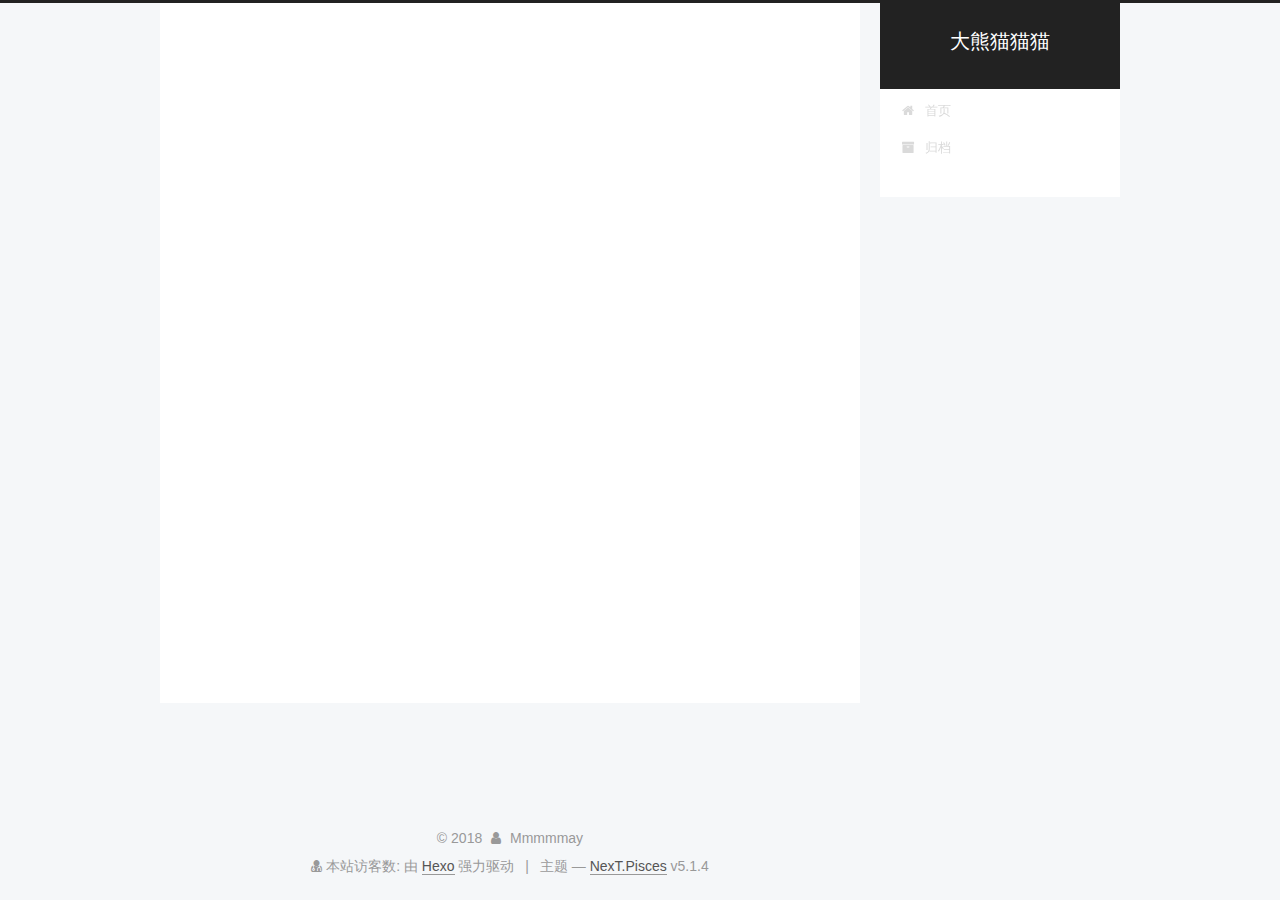
==== commit bc3808a0: "Site updated: 2018-03-10 17:54:26" ====
--- a/index.html
+++ b/index.html
@@ -335,134 +335,6 @@
 
 
     
-      
-
-  
-
-  
-  
-  
-
-  <article class="post post-type-normal" itemscope itemtype="http://schema.org/Article">
-  
-  
-  
-  <div class="post-block">
-    <link itemprop="mainEntityOfPage" href="http://yoursite.com/2018/03/10/hello-world/">
-
-    <span hidden itemprop="author" itemscope itemtype="http://schema.org/Person">
-      <meta itemprop="name" content="Mmmmmay">
-      <meta itemprop="description" content="">
-      <meta itemprop="image" content="/images/blog.jpg">
-    </span>
-
-    <span hidden itemprop="publisher" itemscope itemtype="http://schema.org/Organization">
-      <meta itemprop="name" content="大熊猫猫猫">
-    </span>
-
-    
-      <header class="post-header">
-
-        
-        
-          <h1 class="post-title" itemprop="name headline">
-                
-                <a class="post-title-link" href="/2018/03/10/hello-world/" itemprop="url">Hello World</a></h1>
-        
-
-        <div class="post-meta">
-          <span class="post-time">
-            
-              <span class="post-meta-item-icon">
-                <i class="fa fa-calendar-o"></i>
-              </span>
-              
-                <span class="post-meta-item-text">发表于</span>
-              
-              <time title="创建于" itemprop="dateCreated datePublished" datetime="2018-03-10T16:01:34+08:00">
-                2018-03-10
-              </time>
-            
-
-            
-
-            
-          </span>
-
-          
-
-          
-            
-          
-
-          
-          
-
-          
-
-          
-
-          
-
-        </div>
-      </header>
-    
-
-    
-    
-    
-    <div class="post-body" itemprop="articleBody">
-
-      
-      
-
-      
-        
-          
-            <p>Welcome to <a href="https://hexo.io/" target="_blank" rel="noopener">Hexo</a>! This is your very first post. Check <a href="https://hexo.io/docs/" target="_blank" rel="noopener">documentation</a> for more info. If you get any problems when using Hexo, you can find the answer in <a href="https://hexo.io/docs/troubleshooting.html" target="_blank" rel="noopener">troubleshooting</a> or you can ask me on <a href="https://github.com/hexojs/hexo/issues" target="_blank" rel="noopener">GitHub</a>.</p>
-<h2 id="Quick-Start"><a href="#Quick-Start" class="headerlink" title="Quick Start"></a>Quick Start</h2><h3 id="Create-a-new-post"><a href="#Create-a-new-post" class="headerlink" title="Create a new post"></a>Create a new post</h3><figure class="highlight bash"><table><tr><td class="gutter"><pre><span class="line">1</span><br></pre></td><td class="code"><pre><span class="line">$ hexo new <span class="string">"My New Post"</span></span><br></pre></td></tr></table></figure>
-<p>More info: <a href="https://hexo.io/docs/writing.html" target="_blank" rel="noopener">Writing</a></p>
-<h3 id="Run-server"><a href="#Run-server" class="headerlink" title="Run server"></a>Run server</h3><figure class="highlight bash"><table><tr><td class="gutter"><pre><span class="line">1</span><br></pre></td><td class="code"><pre><span class="line">$ hexo server</span><br></pre></td></tr></table></figure>
-<p>More info: <a href="https://hexo.io/docs/server.html" target="_blank" rel="noopener">Server</a></p>
-<h3 id="Generate-static-files"><a href="#Generate-static-files" class="headerlink" title="Generate static files"></a>Generate static files</h3><figure class="highlight bash"><table><tr><td class="gutter"><pre><span class="line">1</span><br></pre></td><td class="code"><pre><span class="line">$ hexo generate</span><br></pre></td></tr></table></figure>
-<p>More info: <a href="https://hexo.io/docs/generating.html" target="_blank" rel="noopener">Generating</a></p>
-<h3 id="Deploy-to-remote-sites"><a href="#Deploy-to-remote-sites" class="headerlink" title="Deploy to remote sites"></a>Deploy to remote sites</h3><figure class="highlight bash"><table><tr><td class="gutter"><pre><span class="line">1</span><br></pre></td><td class="code"><pre><span class="line">$ hexo deploy</span><br></pre></td></tr></table></figure>
-<p>More info: <a href="https://hexo.io/docs/deployment.html" target="_blank" rel="noopener">Deployment</a></p>
-
-          
-        
-      
-    </div>
-    
-    
-    
-
-    
-
-    
-
-    
-
-    <footer class="post-footer">
-      
-
-      
-
-      
-
-      
-      
-        <div class="post-eof"></div>
-      
-    </footer>
-  </div>
-  
-  
-  
-  </article>
-
-
-    
   </section>
 
   
@@ -513,7 +385,7 @@
               
                 <a href="/archives/">
               
-                  <span class="site-state-item-count">2</span>
+                  <span class="site-state-item-count">1</span>
                   <span class="site-state-item-name">日志</span>
                 </a>
               </div>
